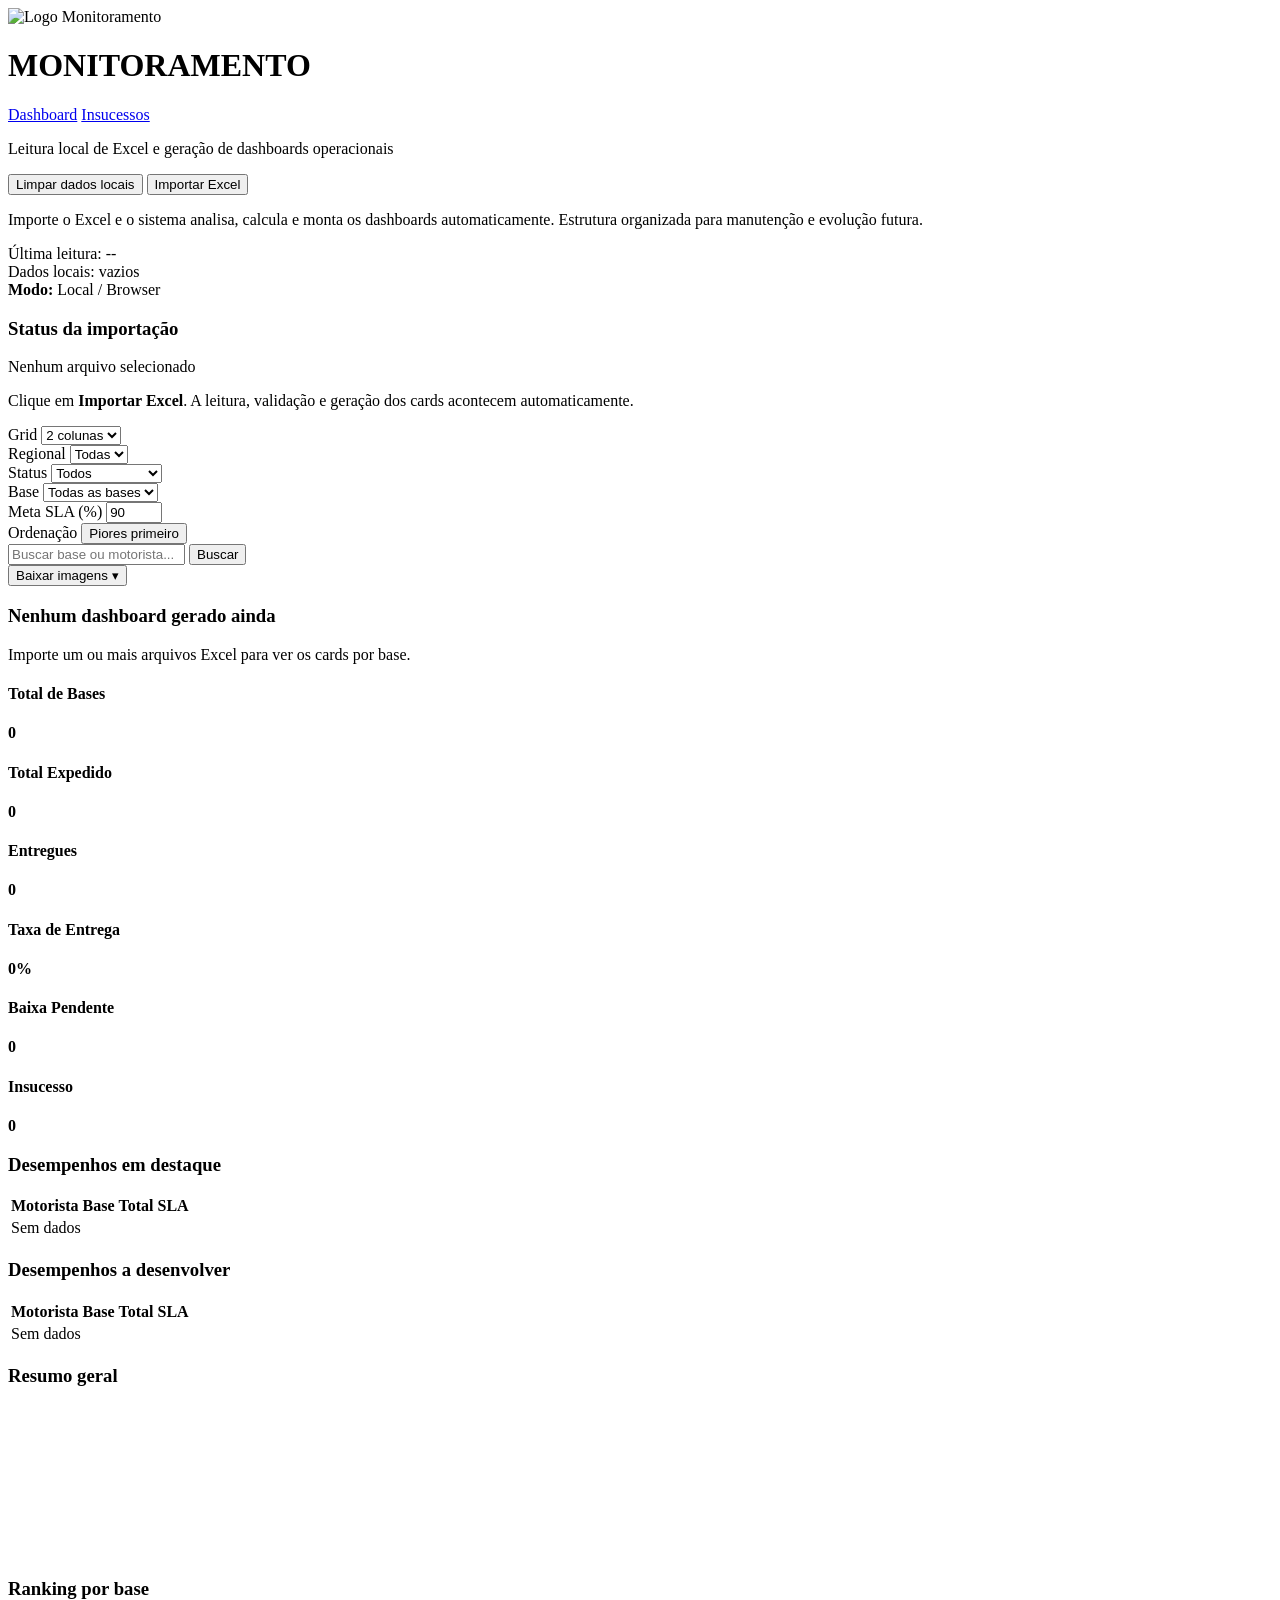
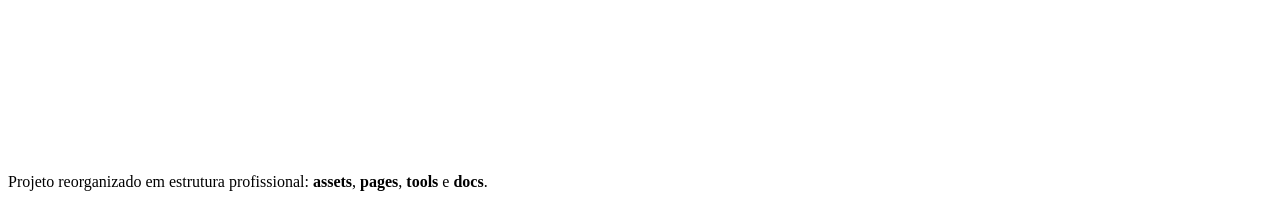
==== index.html @ 04ca4f96 "Update index.html" ====
<!DOCTYPE html>
<html lang="pt-BR">
<head>
  <meta charset="UTF-8" />
  <meta name="viewport" content="width=device-width, initial-scale=1.0" />
  <meta name="description" content="Painel operacional local para leitura de Excel e geração de dashboards por base." />
  <title>Monitoramento de Entregas SP</title>
  <link rel="stylesheet" href="./assets/css/style.css" />
  <script defer src="https://cdnjs.cloudflare.com/ajax/libs/xlsx/0.18.5/xlsx.full.min.js"></script>
  <script defer src="https://cdnjs.cloudflare.com/ajax/libs/html2canvas/1.4.1/html2canvas.min.js"></script>
  <script defer src="https://cdn.jsdelivr.net/npm/chart.js"></script>
  <script defer src="./assets/js/core/config.js"></script>
  <script defer src="./assets/js/core/runtime.js"></script>
  <script defer src="./assets/js/core/utils.js"></script>
  <script defer src="./assets/js/modules/excel.js"></script>
  <script defer src="./assets/js/modules/metrics.js"></script>
  <script defer src="./assets/js/modules/charts.js"></script>
  <script defer src="./assets/js/modules/dashboard.js"></script>
  <script defer src="./assets/js/core/main.js"></script>
</head>
<body data-page="dashboard">
  <header class="topbar">
    <div class="topbar-left brand-media">
      <img src="./assets/img/logo-monitoramento.png" alt="Logo Monitoramento" class="brand-logo-img" />
      <div>
        <h1 class="page-title">MONITORAMENTO</h1>
        <div class="tabs">
          <a href="./index.html" class="tab-btn active">Dashboard</a>
          <a href="./pages/insucessos.html" class="tab-btn">Insucessos</a>
        </div>
        <p class="page-subtitle">Leitura local de Excel e geração de dashboards operacionais</p>
      </div>
    </div>

    <div class="topbar-right">
      <button id="clearDataBtn" class="btn-secondary btn-danger-soft" type="button">Limpar dados locais</button>
      <button id="importBtn" class="btn-primary" type="button">Importar Excel</button>
      <input type="file" id="excelFiles" accept=".xlsx,.xls" multiple hidden />
    </div>
  </header>

  <main class="container">
    <section class="hero-bar">
      <div>
       
        <p>Importe o Excel e o sistema analisa, calcula e monta os dashboards automaticamente. Estrutura organizada para manutenção e evolução futura.</p>
      </div>

      <div class="hero-meta">
        <div class="hero-tag" id="lastUpdateText">Última leitura: --</div>
        <div class="hero-tag" id="storageStatus">Dados locais: vazios</div>
        <div class="hero-tag"><strong>Modo:</strong>&nbsp;Local / Browser</div>
      </div>
    </section>

    <section class="card import-status-card">
      <div class="section-header">
        <h3>Status da importação</h3>
        <span class="badge badge-neutral" id="importPreviewBadge">Nenhum arquivo selecionado</span>
      </div>

      <p class="text-soft">Clique em <strong>Importar Excel</strong>. A leitura, validação e geração dos cards acontecem automaticamente.</p>
      <div id="appMessage" class="message-box" aria-live="polite"></div>
    </section>

    <section class="card control-bar offline-controls">
      <div class="control-left">
        <div class="field-inline">
          <label for="gridSelector">Grid</label>
          <select id="gridSelector">
            <option value="1">1 coluna</option>
            <option value="2" selected>2 colunas</option>
            <option value="3">3 colunas</option>
            <option value="4">4 colunas</option>
          </select>
        </div>

        <div class="field-inline">
          <label for="regionalFilter">Regional</label>
          <select id="regionalFilter"><option value="all">Todas</option></select>
        </div>

        <div class="field-inline">
          <label for="statusFilter">Status</label>
          <select id="statusFilter">
            <option value="all">Todos</option>
            <option value="critical">Críticas</option>
            <option value="healthy">Acima da meta</option>
          </select>
        </div>

        <div class="field-inline">
          <label for="baseFilter">Base</label>
          <select id="baseFilter"><option value="all">Todas as bases</option></select>
        </div>

        <div class="field-inline">
          <label for="metaSlaInput">Meta SLA (%)</label>
          <input type="number" id="metaSlaInput" min="0" max="100" step="1" value="90" />
        </div>

        <div class="field-inline">
          <label for="btnSort">Ordenação</label>
          <button id="btnSort" class="btn-secondary" type="button">Piores primeiro</button>
        </div>
      </div>

      <div class="control-center">
        <input type="text" id="searchInput" placeholder="Buscar base ou motorista..." />
        <button class="search-btn" id="searchBtn" type="button">Buscar</button>
      </div>

      <div class="control-right control-right-wrap">
        <div class="download-panel">
          <button class="btn-secondary" id="downloadToggle" type="button">Baixar imagens ▾</button>
          <div class="download-list" id="downloadList" hidden>
            <label><input type="checkbox" id="selectAllDownloads" /> Selecionar todos</label>
            <div id="downloadItems" class="download-items"></div>
            <button class="btn-secondary full" id="downloadSelected" type="button">Baixar selecionados</button>
          </div>
        </div>
      </div>
    </section>

    <section id="dashboardsEmpty" class="empty-state">
      <h3>Nenhum dashboard gerado ainda</h3>
      <p>Importe um ou mais arquivos Excel para ver os cards por base.</p>
    </section>

    <section id="dashboardsContent" class="dashboards-list"></section>

    <section class="general-bottom">
      <section class="summary-grid">
        <article class="card summary-card"><h4>Total de Bases</h4><strong id="summaryBases">0</strong></article>
        <article class="card summary-card"><h4>Total Expedido</h4><strong id="summaryTotal">0</strong></article>
        <article class="card summary-card"><h4>Entregues</h4><strong id="summaryDelivered">0</strong></article>
        <article class="card summary-card"><h4>Taxa de Entrega</h4><strong id="summaryRate">0%</strong></article>
        <article class="card summary-card"><h4>Baixa Pendente</h4><strong id="summaryPending">0</strong></article>
        <article class="card summary-card"><h4>Insucesso</h4><strong id="summaryFailure">0</strong></article>
      </section>

      <section class="overview-grid">
        <article class="card">
          <div class="section-header"><h3>Desempenhos em destaque</h3></div>
          <div class="table-scroll"><table><thead><tr><th>Motorista</th><th>Base</th><th class="t-right">Total</th><th class="t-right">SLA</th></tr></thead><tbody id="topDriversTable"><tr><td colspan="4" class="text-soft">Sem dados</td></tr></tbody></table></div>
        </article>

        <article class="card">
          <div class="section-header"><h3>Desempenhos a desenvolver</h3></div>
          <div class="table-scroll"><table><thead><tr><th>Motorista</th><th>Base</th><th class="t-right">Total</th><th class="t-right">SLA</th></tr></thead><tbody id="worstDriversTable"><tr><td colspan="4" class="text-soft">Sem dados</td></tr></tbody></table></div>
        </article>
      </section>

      <section class="overview-grid charts-overview">
        <article class="card chart-card">
          <div class="section-header"><h3>Resumo geral</h3></div>
          <div class="canvas-wrap"><canvas id="globalChart"></canvas></div>
        </article>

        <article class="card chart-card">
          <div class="section-header"><h3>Ranking por base</h3></div>
          <div class="canvas-wrap"><canvas id="basesChart"></canvas></div>
        </article>
      </section>
    </section>
  </main>

  <div class="page-shell-footer">Projeto reorganizado em estrutura profissional: <strong>assets</strong>, <strong>pages</strong>, <strong>tools</strong> e <strong>docs</strong>.</div>
</body>
</html>
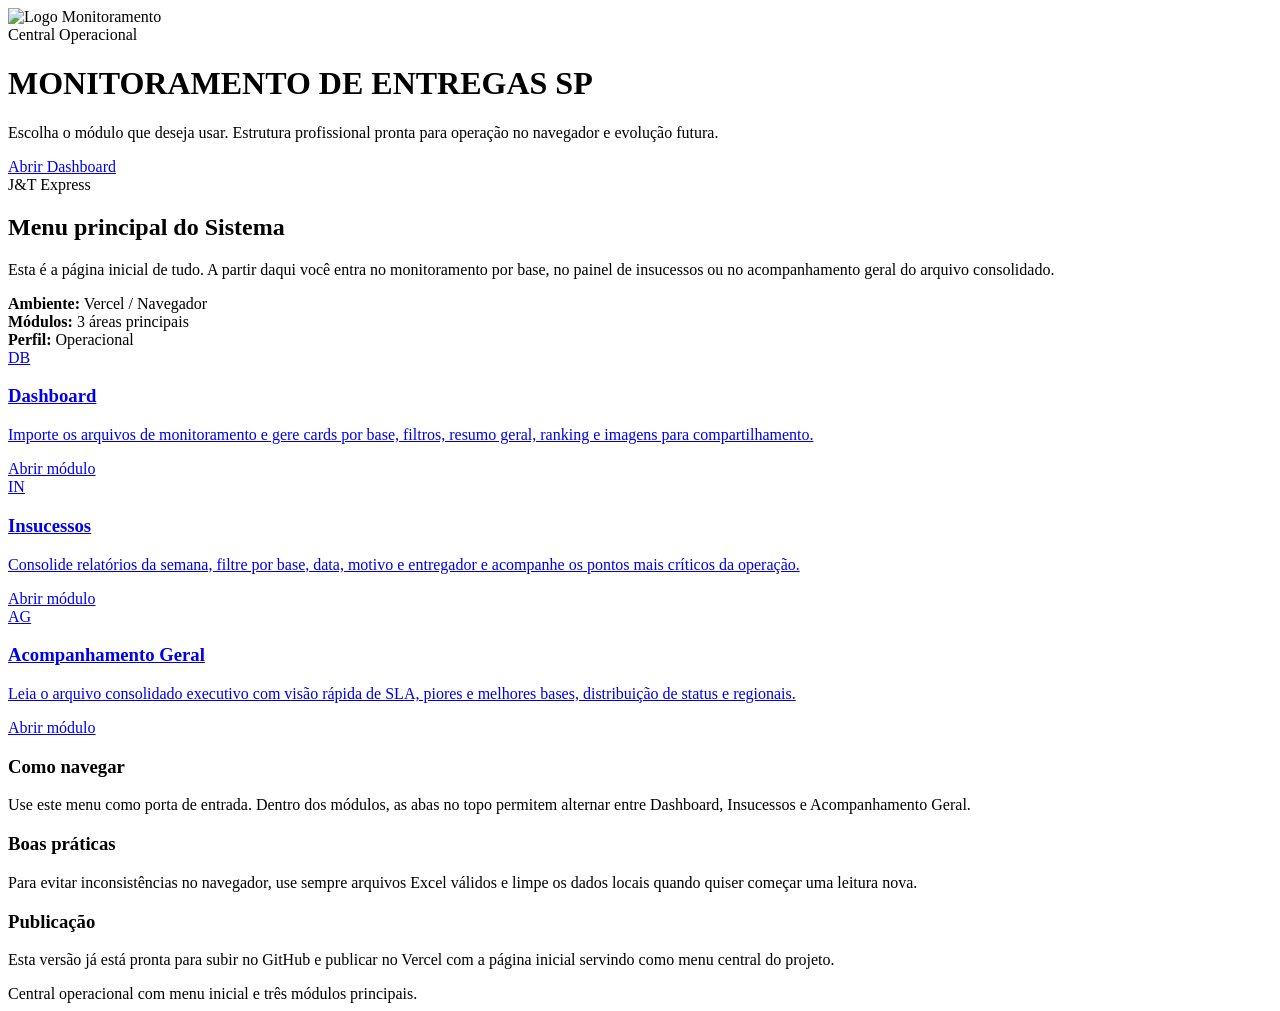
==== commit 6fab4fd3: "Update index.html" ====
--- a/index.html
+++ b/index.html
@@ -3,168 +3,84 @@
 <head>
   <meta charset="UTF-8" />
   <meta name="viewport" content="width=device-width, initial-scale=1.0" />
-  <meta name="description" content="Painel operacional local para leitura de Excel e geração de dashboards por base." />
-  <title>Monitoramento de Entregas SP</title>
+  <meta name="description" content="Central operacional com acesso ao Dashboard, Insucessos e Acompanhamento Geral." />
+  <title>Central Operacional | Monitoramento de Entregas SP</title>
   <link rel="stylesheet" href="./assets/css/style.css" />
-  <script defer src="https://cdnjs.cloudflare.com/ajax/libs/xlsx/0.18.5/xlsx.full.min.js"></script>
-  <script defer src="https://cdnjs.cloudflare.com/ajax/libs/html2canvas/1.4.1/html2canvas.min.js"></script>
-  <script defer src="https://cdn.jsdelivr.net/npm/chart.js"></script>
-  <script defer src="./assets/js/core/config.js"></script>
-  <script defer src="./assets/js/core/runtime.js"></script>
-  <script defer src="./assets/js/core/utils.js"></script>
-  <script defer src="./assets/js/modules/excel.js"></script>
-  <script defer src="./assets/js/modules/metrics.js"></script>
-  <script defer src="./assets/js/modules/charts.js"></script>
-  <script defer src="./assets/js/modules/dashboard.js"></script>
-  <script defer src="./assets/js/core/main.js"></script>
 </head>
-<body data-page="dashboard">
-  <header class="topbar">
+<body class="home-body" data-page="home">
+  <header class="topbar home-topbar">
     <div class="topbar-left brand-media">
       <img src="./assets/img/logo-monitoramento.png" alt="Logo Monitoramento" class="brand-logo-img" />
       <div>
-        <h1 class="page-title">MONITORAMENTO</h1>
-        <div class="tabs">
-          <a href="./index.html" class="tab-btn active">Dashboard</a>
-          <a href="./pages/insucessos.html" class="tab-btn">Insucessos</a>
-        </div>
-        <p class="page-subtitle">Leitura local de Excel e geração de dashboards operacionais</p>
+        <div class="eyebrow">Central Operacional</div>
+        <h1 class="page-title">MONITORAMENTO DE ENTREGAS SP</h1>
+        <p class="page-subtitle">Escolha o módulo que deseja usar. Estrutura profissional pronta para operação no navegador e evolução futura.</p>
       </div>
     </div>
-
     <div class="topbar-right">
-      <button id="clearDataBtn" class="btn-secondary btn-danger-soft" type="button">Limpar dados locais</button>
-      <button id="importBtn" class="btn-primary" type="button">Importar Excel</button>
-      <input type="file" id="excelFiles" accept=".xlsx,.xls" multiple hidden />
+      <a href="./pages/dashboard.html" class="btn-primary">Abrir Dashboard</a>
     </div>
   </header>
 
-  <main class="container">
-    <section class="hero-bar">
+  <main class="container home-container">
+    <section class="home-hero card">
       <div>
-       
-        <p>Importe o Excel e o sistema analisa, calcula e monta os dashboards automaticamente. Estrutura organizada para manutenção e evolução futura.</p>
+        <span class="badge badge-danger">J&T Express</span>
+        <h2>Menu principal do Sistema</h2>
+        <p>Esta é a página inicial de tudo. A partir daqui você entra no monitoramento por base, no painel de insucessos ou no acompanhamento geral do arquivo consolidado.</p>
       </div>
-
       <div class="hero-meta">
-        <div class="hero-tag" id="lastUpdateText">Última leitura: --</div>
-        <div class="hero-tag" id="storageStatus">Dados locais: vazios</div>
-        <div class="hero-tag"><strong>Modo:</strong>&nbsp;Local / Browser</div>
+        <div class="hero-tag"><strong>Ambiente:</strong>&nbsp;Vercel / Navegador</div>
+        <div class="hero-tag"><strong>Módulos:</strong>&nbsp;3 áreas principais</div>
+        <div class="hero-tag"><strong>Perfil:</strong>&nbsp;Operacional</div>
       </div>
     </section>
 
-    <section class="card import-status-card">
-      <div class="section-header">
-        <h3>Status da importação</h3>
-        <span class="badge badge-neutral" id="importPreviewBadge">Nenhum arquivo selecionado</span>
-      </div>
+    <section class="menu-grid" aria-label="Módulos principais">
+      <a class="menu-card menu-card-primary" href="./pages/dashboard.html">
+        <div class="menu-card__icon">DB</div>
+        <div class="menu-card__content">
+          <h3>Dashboard</h3>
+          <p>Importe os arquivos de monitoramento e gere cards por base, filtros, resumo geral, ranking e imagens para compartilhamento.</p>
+        </div>
+        <span class="menu-card__cta">Abrir módulo</span>
+      </a>
 
-      <p class="text-soft">Clique em <strong>Importar Excel</strong>. A leitura, validação e geração dos cards acontecem automaticamente.</p>
-      <div id="appMessage" class="message-box" aria-live="polite"></div>
+      <a class="menu-card menu-card-warning" href="./pages/insucessos.html">
+        <div class="menu-card__icon">IN</div>
+        <div class="menu-card__content">
+          <h3>Insucessos</h3>
+          <p>Consolide relatórios da semana, filtre por base, data, motivo e entregador e acompanhe os pontos mais críticos da operação.</p>
+        </div>
+        <span class="menu-card__cta">Abrir módulo</span>
+      </a>
+
+      <a class="menu-card menu-card-danger" href="./pages/acompanhamento-geral.html">
+        <div class="menu-card__icon">AG</div>
+        <div class="menu-card__content">
+          <h3>Acompanhamento Geral</h3>
+          <p>Leia o arquivo consolidado executivo com visão rápida de SLA, piores e melhores bases, distribuição de status e regionais.</p>
+        </div>
+        <span class="menu-card__cta">Abrir módulo</span>
+      </a>
     </section>
 
-    <section class="card control-bar offline-controls">
-      <div class="control-left">
-        <div class="field-inline">
-          <label for="gridSelector">Grid</label>
-          <select id="gridSelector">
-            <option value="1">1 coluna</option>
-            <option value="2" selected>2 colunas</option>
-            <option value="3">3 colunas</option>
-            <option value="4">4 colunas</option>
-          </select>
-        </div>
-
-        <div class="field-inline">
-          <label for="regionalFilter">Regional</label>
-          <select id="regionalFilter"><option value="all">Todas</option></select>
-        </div>
-
-        <div class="field-inline">
-          <label for="statusFilter">Status</label>
-          <select id="statusFilter">
-            <option value="all">Todos</option>
-            <option value="critical">Críticas</option>
-            <option value="healthy">Acima da meta</option>
-          </select>
-        </div>
-
-        <div class="field-inline">
-          <label for="baseFilter">Base</label>
-          <select id="baseFilter"><option value="all">Todas as bases</option></select>
-        </div>
-
-        <div class="field-inline">
-          <label for="metaSlaInput">Meta SLA (%)</label>
-          <input type="number" id="metaSlaInput" min="0" max="100" step="1" value="90" />
-        </div>
-
-        <div class="field-inline">
-          <label for="btnSort">Ordenação</label>
-          <button id="btnSort" class="btn-secondary" type="button">Piores primeiro</button>
-        </div>
-      </div>
-
-      <div class="control-center">
-        <input type="text" id="searchInput" placeholder="Buscar base ou motorista..." />
-        <button class="search-btn" id="searchBtn" type="button">Buscar</button>
-      </div>
-
-      <div class="control-right control-right-wrap">
-        <div class="download-panel">
-          <button class="btn-secondary" id="downloadToggle" type="button">Baixar imagens ▾</button>
-          <div class="download-list" id="downloadList" hidden>
-            <label><input type="checkbox" id="selectAllDownloads" /> Selecionar todos</label>
-            <div id="downloadItems" class="download-items"></div>
-            <button class="btn-secondary full" id="downloadSelected" type="button">Baixar selecionados</button>
-          </div>
-        </div>
-      </div>
-    </section>
-
-    <section id="dashboardsEmpty" class="empty-state">
-      <h3>Nenhum dashboard gerado ainda</h3>
-      <p>Importe um ou mais arquivos Excel para ver os cards por base.</p>
-    </section>
-
-    <section id="dashboardsContent" class="dashboards-list"></section>
-
-    <section class="general-bottom">
-      <section class="summary-grid">
-        <article class="card summary-card"><h4>Total de Bases</h4><strong id="summaryBases">0</strong></article>
-        <article class="card summary-card"><h4>Total Expedido</h4><strong id="summaryTotal">0</strong></article>
-        <article class="card summary-card"><h4>Entregues</h4><strong id="summaryDelivered">0</strong></article>
-        <article class="card summary-card"><h4>Taxa de Entrega</h4><strong id="summaryRate">0%</strong></article>
-        <article class="card summary-card"><h4>Baixa Pendente</h4><strong id="summaryPending">0</strong></article>
-        <article class="card summary-card"><h4>Insucesso</h4><strong id="summaryFailure">0</strong></article>
-      </section>
-
-      <section class="overview-grid">
-        <article class="card">
-          <div class="section-header"><h3>Desempenhos em destaque</h3></div>
-          <div class="table-scroll"><table><thead><tr><th>Motorista</th><th>Base</th><th class="t-right">Total</th><th class="t-right">SLA</th></tr></thead><tbody id="topDriversTable"><tr><td colspan="4" class="text-soft">Sem dados</td></tr></tbody></table></div>
-        </article>
-
-        <article class="card">
-          <div class="section-header"><h3>Desempenhos a desenvolver</h3></div>
-          <div class="table-scroll"><table><thead><tr><th>Motorista</th><th>Base</th><th class="t-right">Total</th><th class="t-right">SLA</th></tr></thead><tbody id="worstDriversTable"><tr><td colspan="4" class="text-soft">Sem dados</td></tr></tbody></table></div>
-        </article>
-      </section>
-
-      <section class="overview-grid charts-overview">
-        <article class="card chart-card">
-          <div class="section-header"><h3>Resumo geral</h3></div>
-          <div class="canvas-wrap"><canvas id="globalChart"></canvas></div>
-        </article>
-
-        <article class="card chart-card">
-          <div class="section-header"><h3>Ranking por base</h3></div>
-          <div class="canvas-wrap"><canvas id="basesChart"></canvas></div>
-        </article>
-      </section>
+    <section class="home-info-grid">
+      <article class="card">
+        <div class="section-header"><h3>Como navegar</h3></div>
+        <p class="text-soft">Use este menu como porta de entrada. Dentro dos módulos, as abas no topo permitem alternar entre Dashboard, Insucessos e Acompanhamento Geral.</p>
+      </article>
+      <article class="card">
+        <div class="section-header"><h3>Boas práticas</h3></div>
+        <p class="text-soft">Para evitar inconsistências no navegador, use sempre arquivos Excel válidos e limpe os dados locais quando quiser começar uma leitura nova.</p>
+      </article>
+      <article class="card">
+        <div class="section-header"><h3>Publicação</h3></div>
+        <p class="text-soft">Esta versão já está pronta para subir no GitHub e publicar no Vercel com a página inicial servindo como menu central do projeto.</p>
+      </article>
     </section>
   </main>
 
-  <div class="page-shell-footer">Projeto reorganizado em estrutura profissional: <strong>assets</strong>, <strong>pages</strong>, <strong>tools</strong> e <strong>docs</strong>.</div>
+  <div class="page-shell-footer">Central operacional com menu inicial e três módulos principais.</div>
 </body>
 </html>
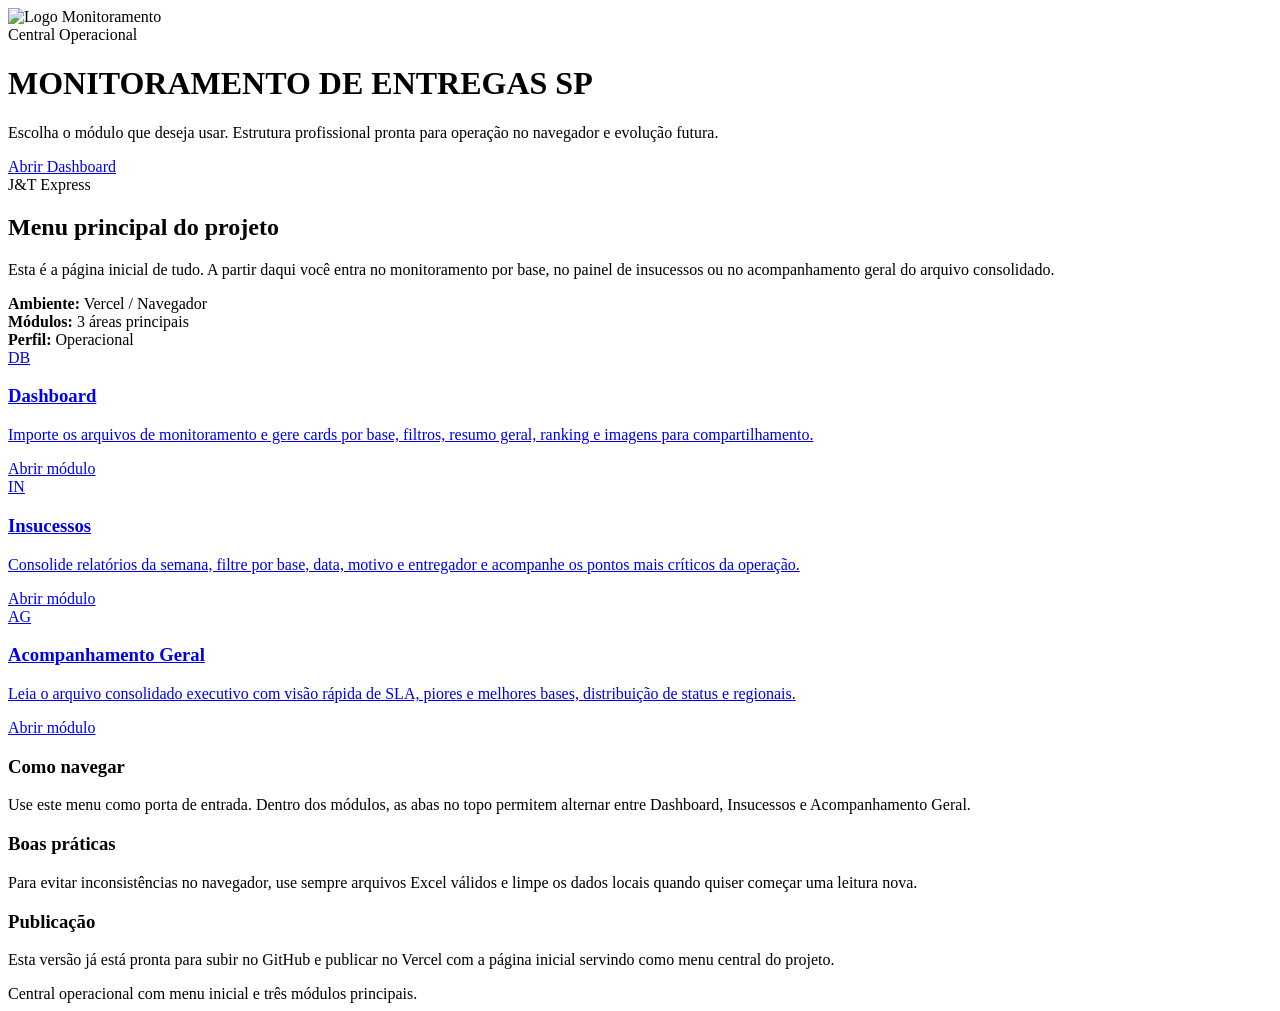
==== commit 817eec7f: "Add files via upload" ====
--- a/index.html
+++ b/index.html
@@ -26,7 +26,7 @@
     <section class="home-hero card">
       <div>
         <span class="badge badge-danger">J&T Express</span>
-        <h2>Menu principal do Sistema</h2>
+        <h2>Menu principal do projeto</h2>
         <p>Esta é a página inicial de tudo. A partir daqui você entra no monitoramento por base, no painel de insucessos ou no acompanhamento geral do arquivo consolidado.</p>
       </div>
       <div class="hero-meta">
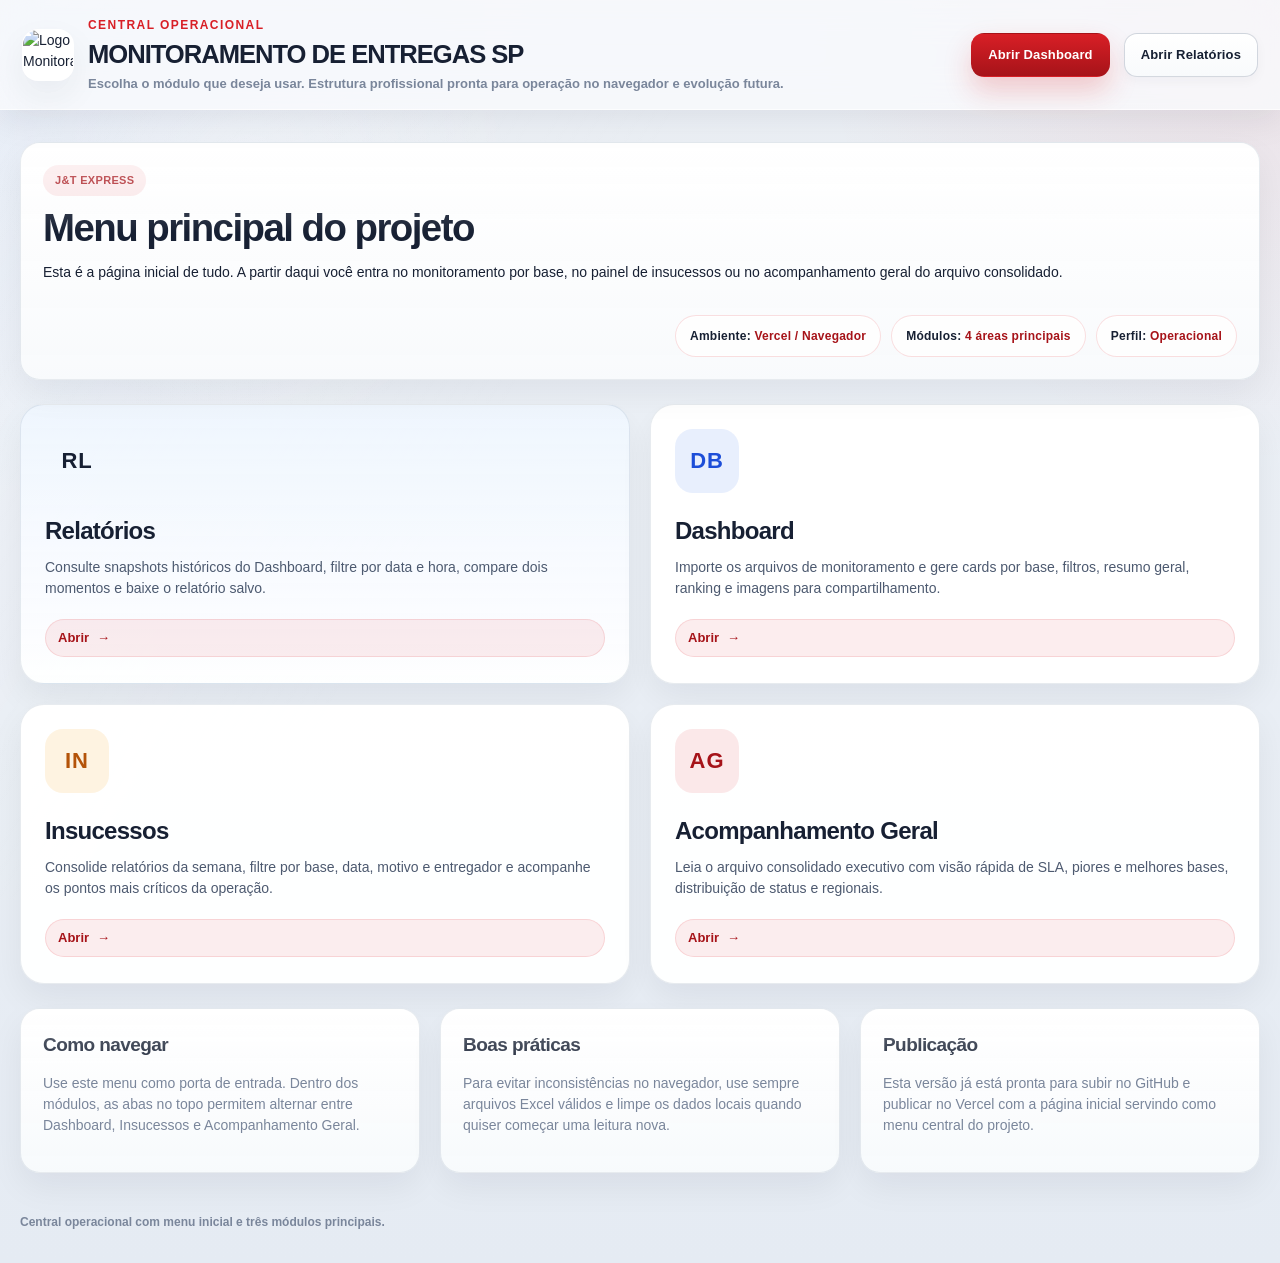
==== commit 0cf696a4: "nova aba Relatórios com snapshots e comparação" ====
--- a/index.html
+++ b/index.html
@@ -19,6 +19,7 @@
     </div>
     <div class="topbar-right">
       <a href="./pages/dashboard.html" class="btn-primary">Abrir Dashboard</a>
+      <a href="./pages/relatorios.html" class="btn-secondary">Abrir Relatórios</a>
     </div>
   </header>
 
@@ -31,19 +32,27 @@
       </div>
       <div class="hero-meta">
         <div class="hero-tag"><strong>Ambiente:</strong>&nbsp;Vercel / Navegador</div>
-        <div class="hero-tag"><strong>Módulos:</strong>&nbsp;3 áreas principais</div>
+        <div class="hero-tag"><strong>Módulos:</strong>&nbsp;4 áreas principais</div>
         <div class="hero-tag"><strong>Perfil:</strong>&nbsp;Operacional</div>
       </div>
     </section>
 
-    <section class="menu-grid" aria-label="Módulos principais">
+    <section class="menu-grid menu-grid-4" aria-label="Módulos principais">
+      <a class="menu-card menu-card-info" href="./pages/relatorios.html">
+        <div class="menu-card__icon">RL</div>
+        <div class="menu-card__content">
+          <h3>Relatórios</h3>
+          <p>Consulte snapshots históricos do Dashboard, filtre por data e hora, compare dois momentos e baixe o relatório salvo.</p>
+        </div>
+        <span class="menu-card__cta">Abrir</span>
+      </a>
       <a class="menu-card menu-card-primary" href="./pages/dashboard.html">
         <div class="menu-card__icon">DB</div>
         <div class="menu-card__content">
           <h3>Dashboard</h3>
           <p>Importe os arquivos de monitoramento e gere cards por base, filtros, resumo geral, ranking e imagens para compartilhamento.</p>
         </div>
-        <span class="menu-card__cta">Abrir módulo</span>
+        <span class="menu-card__cta">Abrir</span>
       </a>
 
       <a class="menu-card menu-card-warning" href="./pages/insucessos.html">
@@ -52,7 +61,7 @@
           <h3>Insucessos</h3>
           <p>Consolide relatórios da semana, filtre por base, data, motivo e entregador e acompanhe os pontos mais críticos da operação.</p>
         </div>
-        <span class="menu-card__cta">Abrir módulo</span>
+        <span class="menu-card__cta">Abrir</span>
       </a>
 
       <a class="menu-card menu-card-danger" href="./pages/acompanhamento-geral.html">
@@ -61,7 +70,7 @@
           <h3>Acompanhamento Geral</h3>
           <p>Leia o arquivo consolidado executivo com visão rápida de SLA, piores e melhores bases, distribuição de status e regionais.</p>
         </div>
-        <span class="menu-card__cta">Abrir módulo</span>
+        <span class="menu-card__cta">Abrir</span>
       </a>
     </section>
 
--- a/assets/css/style.css
+++ b/assets/css/style.css
@@ -0,0 +1,2377 @@
+:root {
+  color-scheme: light;
+
+  --bg-app: #eef2f7;
+  --bg-app-deep: #e5ebf3;
+  --bg-surface: rgba(255, 255, 255, 0.96);
+  --bg-surface-strong: #ffffff;
+  --bg-soft: #f6f8fb;
+  --bg-soft-alt: #edf2f7;
+  --bg-hover: #fff5f5;
+
+  --red: #d81f26;
+  --red-dark: #a61319;
+  --red-soft: #fff3f4;
+  --red-line: rgba(216, 31, 38, 0.18);
+
+  --green: #16a34a;
+  --green-dark: #166534;
+  --green-soft: #eefbf3;
+
+  --yellow: #f59e0b;
+  --yellow-dark: #b45309;
+  --yellow-soft: #fff8e8;
+
+  --blue: #2563eb;
+  --blue-dark: #1d4ed8;
+  --blue-soft: #eff6ff;
+
+  --text: #172033;
+  --text-soft: #4d5a70;
+  --text-muted: #7a869b;
+  --text-strong: #273244;
+
+  --border: rgba(148, 163, 184, 0.22);
+  --border-strong: rgba(100, 116, 139, 0.28);
+  --border-soft: rgba(148, 163, 184, 0.16);
+  --border-table: rgba(226, 232, 240, 0.9);
+
+  --ok: #16a34a;
+  --warn: #d97706;
+  --bad: #dc2626;
+
+  --shadow-xs: 0 4px 12px rgba(15, 23, 42, 0.04);
+  --shadow-sm: 0 14px 34px rgba(15, 23, 42, 0.06);
+  --shadow-md: 0 24px 48px rgba(15, 23, 42, 0.10);
+  --shadow-lg: 0 34px 72px rgba(15, 23, 42, 0.14);
+
+  --radius-xs: 10px;
+  --radius-sm: 14px;
+  --radius: 20px;
+  --radius-lg: 28px;
+
+  --space: 8px;
+
+  --font-body: "Segoe UI Variable Text", "Aptos", "Segoe UI", sans-serif;
+  --font-display: "Bahnschrift SemiBold", "Segoe UI Variable Display", "Segoe UI", sans-serif;
+}
+
+*,
+*::before,
+*::after {
+  box-sizing: border-box;
+}
+
+html,
+body {
+  margin: 0;
+  padding: 0;
+  min-height: 100%;
+}
+
+html {
+  scroll-behavior: smooth;
+}
+
+body {
+  position: relative;
+  font-family: var(--font-body);
+  color: var(--text);
+  font-size: 14px;
+  line-height: 1.5;
+  text-rendering: optimizeLegibility;
+  -webkit-font-smoothing: antialiased;
+  background:
+    radial-gradient(circle at top left, rgba(37, 99, 235, 0.06), transparent 28%),
+    radial-gradient(circle at top right, rgba(216, 31, 38, 0.08), transparent 26%),
+    linear-gradient(180deg, var(--bg-app) 0%, var(--bg-app-deep) 100%);
+}
+
+body::before {
+  content: "";
+  position: fixed;
+  inset: 0;
+  pointer-events: none;
+  background:
+    linear-gradient(120deg, rgba(255, 255, 255, 0.22), transparent 42%),
+    radial-gradient(circle at 20% 20%, rgba(255, 255, 255, 0.35), transparent 20%);
+  opacity: 0.9;
+}
+
+::selection {
+  background: rgba(216, 31, 38, 0.16);
+  color: var(--text);
+}
+
+img,
+canvas {
+  display: block;
+  max-width: 100%;
+}
+
+a {
+  color: inherit;
+}
+
+button,
+input,
+select {
+  font: inherit;
+}
+
+button {
+  -webkit-tap-highlight-color: transparent;
+}
+
+input[type="checkbox"] {
+  accent-color: var(--red);
+}
+
+[hidden] {
+  display: none !important;
+}
+
+.container {
+  position: relative;
+  z-index: 1;
+  max-width: 1560px;
+  margin: 0 auto;
+  padding: 24px 20px 40px;
+}
+
+.topbar {
+  position: sticky;
+  top: 0;
+  z-index: 50;
+  display: flex;
+  align-items: center;
+  justify-content: space-between;
+  gap: 20px;
+  padding: 16px 22px;
+  border-bottom: 1px solid rgba(255, 255, 255, 0.7);
+  background: rgba(248, 250, 252, 0.84);
+  backdrop-filter: blur(18px) saturate(150%);
+  box-shadow: 0 10px 32px rgba(15, 23, 42, 0.08);
+}
+
+.topbar-left,
+.topbar-right {
+  display: flex;
+  align-items: center;
+  gap: 14px;
+}
+
+.topbar-right {
+  flex-wrap: wrap;
+  justify-content: flex-end;
+}
+
+.brand-mark {
+  position: relative;
+  isolation: isolate;
+  width: 48px;
+  height: 48px;
+  border-radius: 16px;
+  background: linear-gradient(145deg, #ef4444 0%, var(--red) 58%, var(--red-dark) 100%);
+  box-shadow:
+    inset 0 1px 0 rgba(255, 255, 255, 0.38),
+    0 14px 28px rgba(216, 31, 38, 0.20);
+}
+
+.brand-mark.small {
+  width: 40px;
+  height: 40px;
+  border-radius: 13px;
+}
+
+.brand-mark::before {
+  content: "";
+  position: absolute;
+  inset: 7px;
+  border-radius: inherit;
+  background: linear-gradient(180deg, rgba(255, 255, 255, 0.34), rgba(255, 255, 255, 0.02));
+}
+
+.brand-mark::after {
+  content: "";
+  position: absolute;
+  top: 8px;
+  bottom: 8px;
+  left: 50%;
+  width: 2px;
+  transform: translateX(-50%);
+  border-radius: 999px;
+  background: rgba(255, 255, 255, 0.9);
+  box-shadow:
+    -8px 0 0 rgba(255, 255, 255, 0.32),
+    8px 0 0 rgba(255, 255, 255, 0.32);
+}
+
+.page-title {
+  margin: 0;
+  font-family: var(--font-display);
+  font-size: clamp(24px, 2vw, 30px);
+  line-height: 1;
+  font-weight: 900;
+  letter-spacing: -0.04em;
+}
+
+.page-subtitle {
+  margin: 6px 0 0;
+  color: var(--text-muted);
+  font-size: 13px;
+  font-weight: 600;
+}
+
+.tabs {
+  display: flex;
+  flex-wrap: wrap;
+  gap: 10px;
+  margin-top: 12px;
+}
+
+.tab-btn {
+  display: inline-flex;
+  align-items: center;
+  justify-content: center;
+  min-height: 38px;
+  padding: 8px 14px;
+  border: 1px solid var(--border);
+  border-radius: 999px;
+  background: rgba(255, 255, 255, 0.76);
+  box-shadow: var(--shadow-xs);
+  color: var(--text-soft);
+  cursor: pointer;
+  font-size: 12px;
+  font-weight: 900;
+  letter-spacing: 0.02em;
+  text-decoration: none;
+  text-transform: uppercase;
+  transition:
+    transform 0.18s ease,
+    border-color 0.18s ease,
+    box-shadow 0.18s ease,
+    background 0.18s ease,
+    color 0.18s ease;
+}
+
+.tab-btn:hover {
+  transform: translateY(-1px);
+  border-color: rgba(216, 31, 38, 0.2);
+  background: var(--red-soft);
+  color: var(--red-dark);
+}
+
+.tab-btn.active {
+  border-color: rgba(216, 31, 38, 0.18);
+  background: linear-gradient(180deg, var(--red) 0%, var(--red-dark) 100%);
+  box-shadow: 0 12px 24px rgba(216, 31, 38, 0.20);
+  color: #ffffff;
+}
+
+.card {
+  position: relative;
+  overflow: hidden;
+  background: linear-gradient(180deg, rgba(255, 255, 255, 0.98) 0%, rgba(248, 250, 252, 0.96) 100%);
+  border: 1px solid var(--border);
+  border-radius: var(--radius);
+  padding: 22px;
+  box-shadow: var(--shadow-sm);
+}
+
+.card::before {
+  content: "";
+  position: absolute;
+  inset: 0;
+  pointer-events: none;
+  background: linear-gradient(180deg, rgba(255, 255, 255, 0.46), transparent 38%);
+}
+
+.hero-bar {
+  position: relative;
+  display: flex;
+  align-items: center;
+  justify-content: space-between;
+  gap: 20px;
+  margin-bottom: 22px;
+  padding: 28px;
+  border: 1px solid rgba(216, 31, 38, 0.14);
+  border-radius: var(--radius-lg);
+  background:
+    radial-gradient(circle at top right, rgba(216, 31, 38, 0.10), transparent 28%),
+    linear-gradient(135deg, rgba(255, 255, 255, 0.98) 0%, rgba(255, 247, 247, 0.96) 48%, rgba(248, 250, 252, 0.96) 100%);
+  box-shadow: var(--shadow-md);
+}
+
+.hero-bar::after {
+  content: "";
+  position: absolute;
+  inset: auto 28px 0;
+  height: 1px;
+  background: linear-gradient(90deg, transparent 0%, rgba(216, 31, 38, 0.16) 30%, rgba(37, 99, 235, 0.16) 70%, transparent 100%);
+}
+
+.hero-bar h2 {
+  margin: 0;
+  font-family: var(--font-display);
+  font-size: clamp(28px, 2.6vw, 38px);
+  line-height: 0.98;
+  letter-spacing: -0.05em;
+}
+
+.hero-bar p {
+  max-width: 720px;
+  margin: 8px 0 0;
+  color: var(--text-soft);
+  font-size: 15px;
+}
+
+.hero-meta {
+  display: flex;
+  flex-wrap: wrap;
+  justify-content: flex-end;
+  gap: 10px;
+}
+
+.hero-tag {
+  display: inline-flex;
+  align-items: center;
+  min-height: 42px;
+  padding: 10px 14px;
+  border-radius: 999px;
+  border: 1px solid rgba(216, 31, 38, 0.14);
+  background: rgba(255, 255, 255, 0.82);
+  box-shadow: inset 0 1px 0 rgba(255, 255, 255, 0.8);
+  color: var(--red-dark);
+  font-size: 12px;
+  font-weight: 900;
+  letter-spacing: 0.02em;
+}
+
+.section-header {
+  display: flex;
+  align-items: center;
+  justify-content: space-between;
+  gap: 12px;
+  margin-bottom: 14px;
+}
+
+.section-header h3 {
+  margin: 0;
+  font-family: var(--font-display);
+  font-size: 19px;
+  font-weight: 900;
+  letter-spacing: -0.03em;
+}
+
+.text-soft {
+  color: var(--text-muted);
+}
+
+input,
+select {
+  min-height: 46px;
+  width: 100%;
+  padding: 11px 14px;
+  border: 1px solid var(--border-strong);
+  border-radius: var(--radius-sm);
+  background: linear-gradient(180deg, #ffffff 0%, #fbfcfe 100%);
+  box-shadow: inset 0 1px 0 rgba(255, 255, 255, 0.78);
+  color: var(--text);
+  outline: none;
+  transition:
+    border-color 0.18s ease,
+    box-shadow 0.18s ease,
+    background 0.18s ease,
+    transform 0.18s ease;
+}
+
+input::placeholder {
+  color: #97a2b3;
+}
+
+input:hover,
+select:hover {
+  border-color: rgba(216, 31, 38, 0.18);
+}
+
+input:focus,
+select:focus,
+input:focus-visible,
+select:focus-visible {
+  border-color: rgba(216, 31, 38, 0.42);
+  box-shadow:
+    0 0 0 4px rgba(216, 31, 38, 0.08),
+    0 10px 24px rgba(216, 31, 38, 0.10);
+  background: #ffffff;
+}
+
+.btn-primary,
+.btn-secondary,
+.search-btn {
+  display: inline-flex;
+  align-items: center;
+  justify-content: center;
+  min-height: 44px;
+  padding: 10px 16px;
+  border-radius: 13px;
+  cursor: pointer;
+  font-size: 13px;
+  font-weight: 900;
+  letter-spacing: 0.01em;
+  text-decoration: none;
+  white-space: nowrap;
+  transition:
+    transform 0.18s ease,
+    box-shadow 0.18s ease,
+    border-color 0.18s ease,
+    background 0.18s ease,
+    color 0.18s ease,
+    filter 0.18s ease;
+}
+
+.btn-primary {
+  border: 1px solid transparent;
+  color: #ffffff;
+  background: linear-gradient(180deg, var(--red) 0%, var(--red-dark) 100%);
+  box-shadow: 0 14px 28px rgba(216, 31, 38, 0.22);
+}
+
+.btn-primary:hover {
+  transform: translateY(-1px);
+  filter: brightness(1.03);
+  box-shadow: 0 18px 34px rgba(216, 31, 38, 0.24);
+}
+
+.btn-secondary,
+.search-btn {
+  border: 1px solid var(--border-strong);
+  background: linear-gradient(180deg, #ffffff 0%, #f8fafc 100%);
+  box-shadow: var(--shadow-xs);
+  color: var(--text);
+}
+
+.btn-secondary:hover,
+.search-btn:hover {
+  transform: translateY(-1px);
+  border-color: rgba(216, 31, 38, 0.2);
+  background: linear-gradient(180deg, #fff8f8 0%, #fff1f2 100%);
+  color: var(--red-dark);
+  box-shadow: 0 14px 26px rgba(216, 31, 38, 0.10);
+}
+
+.btn-primary:active,
+.btn-secondary:active,
+.search-btn:active {
+  transform: translateY(0);
+}
+
+.btn-primary:focus-visible,
+.btn-secondary:focus-visible,
+.search-btn:focus-visible {
+  outline: none;
+  box-shadow:
+    0 0 0 4px rgba(216, 31, 38, 0.10),
+    0 14px 26px rgba(15, 23, 42, 0.10);
+}
+
+.btn-primary:disabled,
+.btn-secondary:disabled,
+.search-btn:disabled {
+  cursor: not-allowed;
+  opacity: 0.55;
+  transform: none;
+  box-shadow: none;
+}
+
+.search-btn {
+  min-width: 108px;
+  margin-left: -1px;
+  border-radius: 0 var(--radius-sm) var(--radius-sm) 0;
+}
+
+#searchInput {
+  min-width: 300px;
+  border-radius: var(--radius-sm) 0 0 var(--radius-sm);
+}
+
+.import-status-card {
+  margin-bottom: 20px;
+}
+
+.message-box {
+  display: flex;
+  align-items: center;
+  min-height: 50px;
+  margin-top: 16px;
+  padding: 12px 14px;
+  border-radius: 14px;
+  border: 1px solid transparent;
+  background: transparent;
+  font-size: 13px;
+  font-weight: 800;
+  line-height: 1.4;
+}
+
+.message-box:empty {
+  display: none;
+}
+
+.message-box.is-info {
+  color: var(--blue-dark);
+  background: rgba(37, 99, 235, 0.08);
+  border-color: rgba(37, 99, 235, 0.14);
+}
+
+.message-box.is-success {
+  color: var(--green-dark);
+  background: rgba(22, 163, 74, 0.08);
+  border-color: rgba(22, 163, 74, 0.14);
+}
+
+.message-box.is-warning {
+  color: var(--yellow-dark);
+  background: rgba(245, 158, 11, 0.10);
+  border-color: rgba(245, 158, 11, 0.18);
+}
+
+.message-box.is-error {
+  color: #b91c1c;
+  background: rgba(239, 68, 68, 0.08);
+  border-color: rgba(239, 68, 68, 0.16);
+}
+
+.badge {
+  display: inline-flex;
+  align-items: center;
+  gap: 8px;
+  min-height: 30px;
+  border-radius: 999px;
+  padding: 7px 12px;
+  font-size: 11px;
+  font-weight: 900;
+  letter-spacing: 0.03em;
+  text-transform: uppercase;
+}
+
+.badge-neutral {
+  color: var(--text-soft);
+  background: rgba(248, 250, 252, 0.92);
+  border: 1px solid var(--border);
+}
+
+.control-bar {
+  display: flex;
+  align-items: flex-start;
+  justify-content: space-between;
+  gap: 18px;
+  margin-bottom: 22px;
+  padding: 18px;
+}
+
+.offline-controls {
+  border-color: rgba(216, 31, 38, 0.12);
+  background:
+    linear-gradient(180deg, rgba(255, 255, 255, 0.98) 0%, rgba(247, 249, 252, 0.96) 100%);
+}
+
+.control-left,
+.control-center,
+.control-right {
+  display: flex;
+  align-items: flex-end;
+  gap: 12px;
+}
+
+.control-left {
+  flex-wrap: wrap;
+  flex: 1 1 auto;
+}
+
+.control-center {
+  flex: 0 1 460px;
+  justify-content: center;
+}
+
+.control-right {
+  flex: 0 1 auto;
+  justify-content: flex-end;
+  flex-wrap: wrap;
+}
+
+.control-right-wrap {
+  align-items: flex-start;
+}
+
+.field-inline {
+  display: flex;
+  flex-direction: column;
+  align-items: stretch;
+  gap: 7px;
+  min-width: 126px;
+}
+
+.field-inline label {
+  white-space: nowrap;
+  color: var(--text-soft);
+  font-size: 11px;
+  font-weight: 900;
+  letter-spacing: 0.06em;
+  text-transform: uppercase;
+}
+
+.field-inline button,
+.field-inline select,
+.field-inline input {
+  width: 100%;
+}
+
+.download-panel {
+  position: relative;
+  display: flex;
+  flex-direction: column;
+  gap: 8px;
+}
+
+.download-list {
+  position: absolute;
+  top: calc(100% + 10px);
+  right: 0;
+  z-index: 15;
+  min-width: 280px;
+  padding: 14px;
+  border: 1px solid var(--border);
+  border-radius: 18px;
+  background: rgba(255, 255, 255, 0.98);
+  backdrop-filter: blur(14px);
+  box-shadow: var(--shadow-md);
+}
+
+.download-list > label {
+  display: flex;
+  align-items: center;
+  gap: 10px;
+  color: var(--text-soft);
+  font-size: 12px;
+  font-weight: 800;
+}
+
+.download-items {
+  max-height: 220px;
+  overflow: auto;
+  margin: 12px 0;
+  padding-right: 4px;
+}
+
+.download-items label {
+  display: flex;
+  align-items: center;
+  gap: 10px;
+  padding: 9px 8px;
+  border-radius: 12px;
+  color: var(--text);
+  font-size: 13px;
+  font-weight: 700;
+  transition: background 0.16s ease;
+}
+
+.download-items label:hover {
+  background: var(--bg-soft);
+}
+
+.empty-state {
+  display: grid;
+  place-items: center;
+  text-align: center;
+  padding: 56px 24px;
+  margin-bottom: 24px;
+  border: 1px dashed rgba(100, 116, 139, 0.32);
+  border-radius: var(--radius-lg);
+  background:
+    radial-gradient(circle at top, rgba(216, 31, 38, 0.06), transparent 22%),
+    linear-gradient(180deg, rgba(255, 255, 255, 0.98) 0%, rgba(249, 250, 251, 0.96) 100%);
+  color: var(--text-muted);
+}
+
+.empty-state h3 {
+  margin: 0 0 10px;
+  font-family: var(--font-display);
+  color: var(--text);
+  font-size: 24px;
+  letter-spacing: -0.03em;
+}
+
+.empty-state p {
+  max-width: 620px;
+  margin: 0;
+  font-size: 14px;
+}
+
+.dashboards-list {
+  display: grid;
+  grid-template-columns: repeat(1, minmax(0, 1fr));
+  gap: 26px;
+  align-items: start;
+}
+
+.capture-container {
+  position: relative;
+  width: 100%;
+  max-width: 840px;
+  margin: 0 auto;
+  border: 1px solid var(--border);
+  border-radius: 24px;
+  background: #ffffff;
+  box-shadow: var(--shadow-sm);
+  overflow: hidden;
+  transition:
+    transform 0.2s ease,
+    box-shadow 0.2s ease,
+    border-color 0.2s ease;
+}
+
+.capture-container::before {
+  content: "";
+  position: absolute;
+  inset: 0 0 auto;
+  height: 4px;
+  background: linear-gradient(
+    90deg,
+    rgba(37, 99, 235, 0.22) 0%,
+    rgba(22, 163, 74, 0.22) 40%,
+    rgba(216, 31, 38, 0.22) 100%
+  );
+}
+
+.capture-container:hover {
+  transform: translateY(-1px);
+  box-shadow: var(--shadow-md);
+}
+
+.capture-container.critical {
+  border-color: rgba(239, 68, 68, 0.20);
+  box-shadow: 0 18px 36px rgba(239, 68, 68, 0.06);
+}
+
+.capture-container.critical::before {
+  background: linear-gradient(90deg, rgba(248, 113, 113, 0.85) 0%, rgba(220, 38, 38, 0.82) 100%);
+}
+
+.capture-body {
+  padding: 20px 20px 18px;
+  background: #ffffff;
+}
+
+.capture-header {
+  display: flex;
+  justify-content: space-between;
+  align-items: flex-end;
+  gap: 12px;
+  margin-bottom: 18px;
+  padding-bottom: 15px;
+  border-bottom: 1px solid rgba(148, 163, 184, 0.18);
+}
+
+.capture-header-top {
+  display: grid;
+  grid-template-columns: minmax(0, 1fr) 150px auto;
+  align-items: center;
+  gap: 18px;
+}
+
+.header-left {
+  min-width: 0;
+}
+
+.header-center-logo {
+  display: flex;
+  align-items: center;
+  justify-content: center;
+}
+
+.header-logo-image {
+  width: 100%;
+  max-width: 140px;
+  height: auto;
+  object-fit: contain;
+  filter: none;
+}
+
+.header-right {
+  display: flex;
+  flex-direction: column;
+  align-items: flex-end;
+  justify-content: center;
+  gap: 10px;
+  min-width: 220px;
+}
+
+.base-name-label {
+  font-size: 10px;
+  font-weight: 900;
+  letter-spacing: 0.12em;
+  text-transform: uppercase;
+  color: var(--text-muted);
+}
+
+.base-name-value {
+  margin: 6px 0 4px;
+  font-family: var(--font-display);
+  font-size: clamp(24px, 2vw, 30px);
+  line-height: 1.02;
+  font-weight: 900;
+  letter-spacing: -0.05em;
+  word-break: break-word;
+  color: var(--text-strong);
+}
+
+.base-meta {
+  text-align: right;
+}
+
+.report-date {
+  margin: 0;
+  color: var(--text-muted);
+  font-size: 12px;
+  font-weight: 700;
+  text-align: right;
+  line-height: 1.35;
+}
+
+.eficacia-pill,
+.status-ok,
+.status-warn,
+.status-bad {
+  display: inline-flex;
+  align-items: center;
+  justify-content: center;
+  min-width: 104px;
+  padding: 8px 13px;
+  border-radius: 999px;
+  border: 1px solid transparent;
+  font-size: 12px;
+  font-weight: 900;
+  letter-spacing: 0.03em;
+  text-transform: uppercase;
+}
+
+.header-right .eficacia-pill,
+.header-right .status-ok,
+.header-right .status-warn,
+.header-right .status-bad {
+  align-self: flex-end;
+}
+
+.eficacia-pill {
+  background: #ffffff;
+  color: var(--text-soft);
+  border-color: var(--border);
+}
+
+.status-ok {
+  background: rgba(22, 163, 74, 0.10);
+  color: var(--ok);
+  border-color: rgba(22, 163, 74, 0.18);
+}
+
+.status-warn {
+  background: rgba(245, 158, 11, 0.12);
+  color: var(--warn);
+  border-color: rgba(245, 158, 11, 0.20);
+}
+
+.status-bad {
+  background: rgba(239, 68, 68, 0.12);
+  color: var(--bad);
+  border-color: rgba(239, 68, 68, 0.20);
+}
+
+.kpi-grid {
+  display: grid;
+  grid-template-columns: repeat(4, minmax(0, 1fr));
+  gap: 12px;
+  margin-bottom: 14px;
+}
+
+.kpi-card {
+  padding: 16px;
+  border: 1px solid var(--border);
+  border-radius: 18px;
+  background: #ffffff;
+  box-shadow: none;
+}
+
+.kpi-card::after {
+  content: none;
+}
+
+.kpi-card small {
+  display: block;
+  margin-bottom: 10px;
+  color: var(--text-muted);
+  font-size: 11px;
+  font-weight: 900;
+  letter-spacing: 0.05em;
+  text-transform: uppercase;
+}
+
+.kpi-value {
+  font-family: var(--font-display);
+  font-size: clamp(26px, 2vw, 32px);
+  line-height: 1;
+  font-weight: 900;
+  letter-spacing: -0.05em;
+}
+
+.kpi-success {
+  background: rgba(22, 163, 74, 0.06);
+  border-color: rgba(22, 163, 74, 0.16);
+}
+
+.kpi-success .kpi-value {
+  color: var(--green-dark);
+}
+
+.kpi-warning {
+  background: rgba(245, 158, 11, 0.08);
+  border-color: rgba(245, 158, 11, 0.18);
+}
+
+.kpi-warning .kpi-value {
+  color: var(--yellow-dark);
+}
+
+.kpi-danger {
+  background: rgba(239, 68, 68, 0.06);
+  border-color: rgba(239, 68, 68, 0.16);
+}
+
+.kpi-danger .kpi-value {
+  color: #b91c1c;
+}
+
+.kpi-info {
+  background: rgba(37, 99, 235, 0.06);
+  border-color: rgba(37, 99, 235, 0.16);
+}
+
+.kpi-info .kpi-value {
+  color: var(--blue-dark);
+}
+
+.mini-info-row {
+  display: flex;
+  flex-wrap: wrap;
+  gap: 8px;
+  margin-bottom: 16px;
+}
+
+.mini-info-pill {
+  display: inline-flex;
+  align-items: center;
+  gap: 6px;
+  padding: 9px 12px;
+  border: 1px solid var(--border);
+  border-radius: 999px;
+  background: #ffffff;
+  color: var(--text-soft);
+  font-size: 12px;
+  font-weight: 800;
+}
+
+.driver-section {
+  margin-top: 12px;
+  padding-top: 14px;
+  border-top: 1px solid rgba(148, 163, 184, 0.18);
+}
+
+.driver-section-header {
+  display: flex;
+  align-items: center;
+  justify-content: space-between;
+  gap: 10px;
+  margin-bottom: 12px;
+}
+
+.driver-section-title {
+  font-size: 16px;
+  font-weight: 900;
+  color: var(--text);
+  letter-spacing: -0.02em;
+}
+
+.driver-section-count {
+  color: var(--text-muted);
+  font-size: 12px;
+  font-weight: 800;
+}
+
+.driver-empty {
+  padding: 15px;
+  border: 1px dashed rgba(100, 116, 139, 0.28);
+  border-radius: 16px;
+  background: linear-gradient(180deg, rgba(248, 250, 252, 0.96) 0%, rgba(244, 247, 250, 0.96) 100%);
+  color: var(--text-muted);
+}
+
+.driver-section.collapsed .driver-table-wrap {
+  display: none;
+}
+
+.driver-collapsed-note {
+  padding: 12px 14px;
+  border: 1px dashed rgba(216, 31, 38, 0.22);
+  border-radius: 14px;
+  background: #fff7f7;
+  color: var(--red-dark);
+  font-size: 12px;
+  font-weight: 800;
+}
+
+.driver-table-wrap,
+.table-scroll {
+  overflow: auto;
+  max-width: 100%;
+  border: 1px solid rgba(148, 163, 184, 0.16);
+  border-radius: 16px;
+  background: #ffffff;
+}
+
+table {
+  width: 100%;
+  border-collapse: collapse;
+  background: transparent;
+}
+
+th,
+td {
+  padding: 11px 10px;
+  text-align: left;
+  border-top: 1px solid var(--border-table);
+  color: var(--text);
+  font-size: 13px;
+  font-weight: 650;
+  vertical-align: top;
+}
+
+thead th {
+  position: sticky;
+  top: 0;
+  z-index: 1;
+  background: linear-gradient(180deg, #ffffff 0%, #f8fafc 100%);
+  border-top: none;
+  border-bottom: 1px solid var(--border);
+  font-size: 11px;
+  font-weight: 900;
+  letter-spacing: 0.06em;
+  text-transform: uppercase;
+}
+
+tbody tr {
+  transition: background 0.16s ease;
+}
+
+tbody tr:nth-child(even) {
+  background: rgba(248, 250, 252, 0.55);
+}
+
+tbody tr:hover {
+  background: var(--bg-hover);
+}
+
+.driver-table {
+  width: 100%;
+  min-width: 0;
+  table-layout: fixed;
+}
+
+.driver-table th,
+.driver-table td {
+  white-space: normal;
+  overflow-wrap: anywhere;
+  word-break: break-word;
+}
+
+.driver-table th:nth-child(1),
+.driver-table td:nth-child(1) {
+  width: 40%;
+}
+
+.driver-table th:nth-child(2),
+.driver-table td:nth-child(2),
+.driver-table th:nth-child(3),
+.driver-table td:nth-child(3),
+.driver-table th:nth-child(4),
+.driver-table td:nth-child(4),
+.driver-table th:nth-child(5),
+.driver-table td:nth-child(5),
+.driver-table th:nth-child(6),
+.driver-table td:nth-child(6) {
+  width: 12%;
+}
+
+.driver-name-cell {
+  font-weight: 900;
+  line-height: 1.35;
+}
+
+.t-right {
+  text-align: right;
+}
+
+.text-success {
+  color: var(--green-dark) !important;
+}
+
+.text-warning {
+  color: var(--yellow-dark) !important;
+}
+
+.text-danger {
+  color: #b91c1c !important;
+}
+
+.font-weight-bold {
+  font-weight: 900 !important;
+}
+
+.action-area {
+  display: flex;
+  gap: 10px;
+  justify-content: flex-end;
+  padding: 0 20px 20px;
+}
+
+.general-bottom {
+  margin-top: 30px;
+}
+
+.summary-grid {
+  display: grid;
+  grid-template-columns: repeat(6, minmax(0, 1fr));
+  gap: 16px;
+  margin-bottom: 22px;
+}
+
+.summary-card {
+  padding: 18px;
+  background: linear-gradient(180deg, rgba(255, 255, 255, 0.99) 0%, rgba(250, 251, 253, 0.98) 100%);
+}
+
+.summary-card h4 {
+  margin: 0 0 12px;
+  color: var(--text-muted);
+  font-size: 11px;
+  font-weight: 900;
+  letter-spacing: 0.06em;
+  text-transform: uppercase;
+}
+
+.summary-card strong {
+  font-family: var(--font-display);
+  font-size: clamp(28px, 2.2vw, 34px);
+  line-height: 1;
+  font-weight: 900;
+  letter-spacing: -0.05em;
+}
+
+.overview-grid {
+  display: grid;
+  grid-template-columns: repeat(2, minmax(0, 1fr));
+  gap: 20px;
+  margin-bottom: 20px;
+}
+
+.chart-card {
+  min-height: 372px;
+}
+
+.canvas-wrap {
+  position: relative;
+  min-height: 290px;
+  padding-top: 6px;
+}
+
+.canvas-wrap canvas {
+  width: 100% !important;
+  height: 290px !important;
+}
+
+.full {
+  width: 100%;
+}
+
+::-webkit-scrollbar {
+  width: 10px;
+  height: 10px;
+}
+
+::-webkit-scrollbar-track {
+  background: rgba(226, 232, 240, 0.7);
+  border-radius: 999px;
+}
+
+::-webkit-scrollbar-thumb {
+  border: 2px solid rgba(226, 232, 240, 0.75);
+  border-radius: 999px;
+  background: rgba(148, 163, 184, 0.8);
+}
+
+::-webkit-scrollbar-thumb:hover {
+  background: rgba(100, 116, 139, 0.9);
+}
+
+@media (max-width: 1320px) {
+  .summary-grid {
+    grid-template-columns: repeat(3, minmax(0, 1fr));
+  }
+
+  .kpi-grid {
+    grid-template-columns: repeat(2, minmax(0, 1fr));
+  }
+}
+
+@media (max-width: 1120px) {
+  .control-bar {
+    flex-direction: column;
+    align-items: stretch;
+  }
+
+  .control-left,
+  .control-center,
+  .control-right {
+    width: 100%;
+    justify-content: flex-start;
+    flex-wrap: wrap;
+  }
+
+  .control-center {
+    flex-basis: auto;
+  }
+
+  #searchInput {
+    min-width: 0;
+    flex: 1 1 220px;
+  }
+
+  .download-list {
+    position: static;
+    min-width: 0;
+    width: 100%;
+  }
+}
+
+@media (max-width: 980px) {
+  .overview-grid {
+    grid-template-columns: 1fr;
+  }
+
+  .hero-bar,
+  .topbar {
+    flex-direction: column;
+    align-items: flex-start;
+  }
+
+  .hero-meta {
+    justify-content: flex-start;
+  }
+
+  .capture-container {
+    max-width: 100%;
+  }
+}
+
+@media (max-width: 860px) {
+  .summary-grid {
+    grid-template-columns: repeat(2, minmax(0, 1fr));
+  }
+
+  .capture-header-top {
+    grid-template-columns: 1fr;
+    align-items: flex-start;
+  }
+
+  .header-center-logo {
+    justify-content: flex-start;
+  }
+
+  .header-right {
+    align-items: flex-start;
+    min-width: 0;
+  }
+
+  .report-date {
+    text-align: left;
+  }
+
+  .header-right .eficacia-pill,
+  .header-right .status-ok,
+  .header-right .status-warn,
+  .header-right .status-bad {
+    align-self: flex-start;
+  }
+
+  .header-logo-image {
+    max-width: 600px;
+  }
+
+  .action-area {
+    flex-direction: column;
+  }
+
+  .action-area .btn-secondary {
+    width: 100%;
+  }
+
+  .driver-section-header {
+    flex-direction: column;
+    align-items: flex-start;
+  }
+}
+
+@media (max-width: 700px) {
+  .container {
+    padding-inline: 14px;
+  }
+
+  .topbar {
+    padding: 14px 16px;
+  }
+
+  .card,
+  .hero-bar {
+    padding: 18px;
+  }
+
+  .search-btn {
+    min-width: 0;
+  }
+}
+
+@media (max-width: 620px) {
+  .summary-grid,
+  .kpi-grid {
+    grid-template-columns: 1fr;
+  }
+
+  .field-inline {
+    min-width: 0;
+    width: 100%;
+  }
+
+  .field-inline label {
+    white-space: normal;
+  }
+
+  .control-center {
+    flex-direction: column;
+    align-items: stretch;
+  }
+
+  #searchInput {
+    width: 100%;
+    border-radius: var(--radius-sm);
+  }
+
+  .search-btn {
+    width: 100%;
+    margin-left: 0;
+    border-radius: var(--radius-sm);
+  }
+
+  .capture-body {
+    padding: 16px 16px 14px;
+  }
+
+  .base-name-value {
+    font-size: 22px;
+  }
+
+  .driver-table th,
+  .driver-table td,
+  th,
+  td {
+    padding: 9px 7px;
+    font-size: 11px;
+  }
+
+  .kpi-value {
+    font-size: 26px;
+  }
+
+  .mini-info-pill {
+    width: 100%;
+    justify-content: flex-start;
+  }
+
+  .hero-tag {
+    width: 100%;
+    justify-content: center;
+  }
+}
+
+@media (prefers-reduced-motion: reduce) {
+  html {
+    scroll-behavior: auto;
+  }
+
+  *,
+  *::before,
+  *::after {
+    animation-duration: 0.01ms !important;
+    animation-iteration-count: 1 !important;
+    transition-duration: 0.01ms !important;
+  }
+}
+
+
+/* Estrutura profissional */
+.brand-media {
+  display:flex; align-items:center; gap:14px;
+}
+.brand-logo-img {
+  width:52px; height:52px; object-fit:cover; border-radius:16px;
+  box-shadow: var(--shadow-sm); border:1px solid rgba(255,255,255,0.6); background:#fff;
+}
+.page-shell-footer {
+  max-width:1560px; margin:0 auto 32px; padding:0 20px; color:var(--text-muted); font-size:12px; font-weight:700;
+}
+.topbar-right .btn-danger-soft {
+  border:1px solid rgba(220,38,38,0.18); background:#fff7f7; color:#b91c1c;
+}
+.topbar-right .btn-danger-soft:hover {
+  background:#fee2e2;
+}
+.hero-meta { flex-wrap: wrap; }
+.hero-tag strong { color: var(--text); }
+
+
+.header-quick-links {
+  margin-top: 10px;
+}
+
+.header-home-link {
+  text-decoration: none;
+}
+
+.eyebrow {
+  margin-bottom: 8px;
+  color: var(--red);
+  font-size: 12px;
+  font-weight: 900;
+  letter-spacing: 0.12em;
+  text-transform: uppercase;
+}
+
+.home-body .topbar {
+  position: relative;
+}
+
+.home-container {
+  padding-top: 32px;
+}
+
+.home-hero {
+  display: grid;
+  gap: 18px;
+  margin-bottom: 24px;
+}
+
+.home-hero h2 {
+  margin: 12px 0 8px;
+  font-size: clamp(28px, 3vw, 40px);
+  line-height: 1.05;
+  letter-spacing: -0.04em;
+}
+
+.menu-grid {
+  display: grid;
+  grid-template-columns: repeat(3, minmax(0, 1fr));
+  gap: 20px;
+  margin-bottom: 24px;
+}
+
+.menu-card {
+  display: grid;
+  gap: 18px;
+  padding: 24px;
+  border-radius: 24px;
+  border: 1px solid var(--border);
+  background: rgba(255,255,255,0.96);
+  box-shadow: var(--shadow-sm);
+  text-decoration: none;
+  transition: transform 0.18s ease, box-shadow 0.18s ease, border-color 0.18s ease;
+}
+
+.menu-card:hover {
+  transform: translateY(-4px);
+  box-shadow: var(--shadow-md);
+}
+
+.menu-card__icon {
+  display: inline-flex;
+  align-items: center;
+  justify-content: center;
+  width: 64px;
+  height: 64px;
+  border-radius: 18px;
+  font-size: 22px;
+  font-weight: 900;
+  letter-spacing: 0.04em;
+}
+
+.menu-card__content h3 {
+  margin: 0 0 8px;
+  font-size: 24px;
+  letter-spacing: -0.03em;
+}
+
+.menu-card__content p {
+  margin: 0;
+  color: var(--text-soft);
+}
+
+.menu-card__cta {
+  display: inline-flex;
+  align-items: center;
+  gap: 8px;
+  align-self: flex-start;
+  padding: 10px 14px;
+  border-radius: 999px;
+  color: var(--red-dark);
+  background: rgba(216, 31, 38, 0.08);
+  border: 1px solid rgba(216, 31, 38, 0.12);
+  font-weight: 900;
+}
+
+.menu-card__cta::after {
+  content: "→";
+}
+
+.menu-card-primary .menu-card__icon {
+  background: rgba(37, 99, 235, 0.10);
+  color: var(--blue-dark);
+}
+
+.menu-card-warning .menu-card__icon {
+  background: rgba(245, 158, 11, 0.12);
+  color: var(--yellow-dark);
+}
+
+.menu-card-danger .menu-card__icon {
+  background: rgba(216, 31, 38, 0.10);
+  color: var(--red-dark);
+}
+
+.home-info-grid {
+  display: grid;
+  grid-template-columns: repeat(3, minmax(0, 1fr));
+  gap: 20px;
+}
+
+.badge-danger {
+  background: rgba(216, 31, 38, 0.10);
+  color: var(--red-dark);
+  border-color: rgba(216, 31, 38, 0.18);
+}
+
+@media (max-width: 1280px) {
+  .menu-grid-4 {
+    grid-template-columns: repeat(2, minmax(0, 1fr));
+  }
+}
+
+@media (max-width: 1080px) {
+  .menu-grid,
+  .menu-grid-4,
+  .home-info-grid {
+    grid-template-columns: 1fr;
+  }
+}
+
+
+.inline-link-hero {
+  color: var(--blue-dark);
+  font-weight: 800;
+  text-decoration: none;
+}
+
+.import-meta-grid {
+  display: grid;
+  grid-template-columns: repeat(auto-fit, minmax(160px, 1fr));
+  gap: 12px;
+  margin-top: 14px;
+}
+
+.import-meta-pill {
+  padding: 12px 14px;
+  border: 1px solid var(--border);
+  border-radius: 16px;
+  background: linear-gradient(180deg, #fff, var(--bg-soft));
+}
+
+.import-meta-pill span {
+  display: block;
+  color: var(--text-muted);
+  font-size: 12px;
+  font-weight: 700;
+  text-transform: uppercase;
+  letter-spacing: .03em;
+}
+
+.import-meta-pill strong {
+  display: block;
+  margin-top: 6px;
+  font-size: 22px;
+}
+
+.smart-summary-card {
+  margin-top: 24px;
+}
+
+.smart-summary-empty,
+.report-viewer-empty,
+.empty-inline-state {
+  padding: 28px;
+  border: 1px dashed var(--border-strong);
+  border-radius: 18px;
+  background: rgba(255,255,255,.55);
+  color: var(--text-soft);
+}
+
+.smart-summary-grid {
+  display: grid;
+  grid-template-columns: repeat(auto-fit, minmax(220px, 1fr));
+  gap: 14px;
+}
+
+.smart-summary-item {
+  padding: 18px;
+  border-radius: 20px;
+  border: 1px solid var(--border);
+  background: linear-gradient(180deg, rgba(255,255,255,.98), rgba(239,246,255,.85));
+  box-shadow: var(--shadow-xs);
+}
+
+.smart-summary-item small {
+  display: block;
+  color: var(--text-muted);
+  font-size: 12px;
+  font-weight: 800;
+  text-transform: uppercase;
+  letter-spacing: .04em;
+}
+
+.smart-summary-item strong {
+  display: block;
+  margin: 10px 0 4px;
+  font-size: 22px;
+  line-height: 1.2;
+}
+
+.smart-summary-item span {
+  color: var(--text-soft);
+}
+
+.menu-card-info {
+  background: linear-gradient(180deg, rgba(239,246,255,.88), rgba(255,255,255,.95));
+}
+
+.reports-container {
+  max-width: 1640px;
+}
+
+.report-filters-grid {
+  display: grid;
+  grid-template-columns: repeat(auto-fit, minmax(220px, 1fr));
+  gap: 14px;
+}
+
+.field-stack {
+  align-items: stretch !important;
+}
+
+.field-stack label {
+  margin-bottom: 8px;
+}
+
+.reports-actions-row {
+  display: flex;
+  gap: 12px;
+  flex-wrap: wrap;
+  margin-top: 16px;
+}
+
+.reports-layout-grid {
+  grid-template-columns: minmax(360px, 520px) minmax(0, 1fr);
+  align-items: start;
+}
+
+.reports-list {
+  display: grid;
+  gap: 12px;
+}
+
+.report-row {
+  display: grid;
+  grid-template-columns: auto 1fr auto;
+  gap: 14px;
+  align-items: center;
+  padding: 14px;
+  border: 1px solid var(--border);
+  border-radius: 18px;
+  background: linear-gradient(180deg, rgba(255,255,255,.98), rgba(248,250,252,.92));
+}
+
+.report-row.is-opened {
+  border-color: rgba(37, 99, 235, .28);
+  box-shadow: var(--shadow-xs);
+}
+
+.report-row-check {
+  display: flex;
+  flex-direction: column;
+  align-items: center;
+  gap: 8px;
+  min-width: 70px;
+  color: var(--text-soft);
+  font-weight: 700;
+}
+
+.report-row-title {
+  font-size: 15px;
+  font-weight: 900;
+}
+
+.report-row-subtitle {
+  color: var(--text-soft);
+  margin-top: 4px;
+}
+
+.report-row-tags {
+  display: flex;
+  flex-wrap: wrap;
+  gap: 8px;
+  margin-top: 10px;
+}
+
+.compact-tag {
+  padding: 6px 10px;
+  min-height: auto;
+  font-size: 12px;
+}
+
+.report-row-actions {
+  display: flex;
+  flex-direction: column;
+  gap: 8px;
+}
+
+.report-viewer-shell,
+.comparison-shell {
+  display: grid;
+  gap: 18px;
+}
+
+.viewer-hero-row,
+.comparison-head {
+  display: flex;
+  justify-content: space-between;
+  gap: 12px;
+  align-items: start;
+  flex-wrap: wrap;
+}
+
+.viewer-title {
+  margin: 0 0 6px;
+  font-size: 20px;
+}
+
+.reports-viewer-grid {
+  grid-template-columns: 1.25fr .95fr;
+  align-items: start;
+}
+
+.inline-summary-grid {
+  margin: 0;
+}
+
+@media (max-width: 1080px) {
+  .reports-layout-grid,
+  .reports-viewer-grid {
+    grid-template-columns: 1fr;
+  }
+
+  .report-row {
+    grid-template-columns: 1fr;
+  }
+
+  .report-row-check,
+  .report-row-actions {
+    flex-direction: row;
+    align-items: center;
+    justify-content: space-between;
+  }
+}
+
+
+.reports-hero {
+  border: 1px solid rgba(37, 99, 235, 0.14);
+  background: linear-gradient(135deg, rgba(239, 246, 255, 0.95) 0%, rgba(255, 255, 255, 0.96) 56%, rgba(255, 244, 244, 0.95) 100%);
+}
+
+.reports-list-card,
+.reports-viewer-card,
+.comparison-card,
+.report-filters-card {
+  box-shadow: var(--shadow-sm);
+}
+
+.reports-list {
+  display: grid;
+  gap: 14px;
+}
+
+.report-row {
+  position: relative;
+  display: grid;
+  grid-template-columns: auto 1fr auto;
+  gap: 16px;
+  align-items: center;
+  padding: 16px;
+  border: 1px solid var(--border);
+  border-radius: 20px;
+  background: linear-gradient(180deg, rgba(255,255,255,.99), rgba(248,250,252,.92));
+  transition: transform .18s ease, box-shadow .18s ease, border-color .18s ease;
+}
+
+.report-row:hover {
+  transform: translateY(-2px);
+  box-shadow: var(--shadow-xs);
+}
+
+.report-row.is-opened {
+  border-color: rgba(37, 99, 235, .28);
+  box-shadow: 0 16px 34px rgba(37, 99, 235, .08);
+}
+
+.report-row::before {
+  content: "";
+  position: absolute;
+  inset: 0 auto 0 0;
+  width: 5px;
+  border-radius: 20px 0 0 20px;
+  background: #cbd5e1;
+}
+
+.report-row.tone-success::before { background: linear-gradient(180deg, #22c55e, #15803d); }
+.report-row.tone-warning::before { background: linear-gradient(180deg, #f59e0b, #b45309); }
+.report-row.tone-danger::before { background: linear-gradient(180deg, #ef4444, #b91c1c); }
+
+.report-row-check {
+  display: flex;
+  flex-direction: column;
+  align-items: center;
+  justify-content: center;
+  gap: 10px;
+  min-width: 82px;
+  color: var(--text-soft);
+  font-weight: 800;
+}
+
+.report-check-chip {
+  display: inline-flex;
+  align-items: center;
+  justify-content: center;
+  width: 44px;
+  height: 44px;
+  border-radius: 14px;
+  background: rgba(216, 31, 38, 0.08);
+  border: 1px solid rgba(216, 31, 38, 0.10);
+}
+
+.report-check-chip input {
+  width: 18px;
+  height: 18px;
+}
+
+.report-row-main {
+  min-width: 0;
+}
+
+.report-row-title {
+  font-size: 24px;
+  font-weight: 900;
+  letter-spacing: -0.03em;
+}
+
+.report-row-subtitle {
+  color: var(--text-soft);
+  margin-top: 4px;
+}
+
+.report-row-meta {
+  display: flex;
+  flex-wrap: wrap;
+  gap: 8px;
+  margin-top: 10px;
+}
+
+.hero-tag.compact-tag,
+.report-pill {
+  padding: 7px 11px;
+  min-height: auto;
+  font-size: 12px;
+  border-radius: 999px;
+}
+
+.report-pill {
+  display: inline-flex;
+  align-items: center;
+  gap: 6px;
+  border: 1px solid var(--border);
+  background: rgba(255,255,255,.9);
+  font-weight: 800;
+  color: var(--text-soft);
+}
+
+.sla-pill-success,
+.tone-success-card {
+  border-color: rgba(22, 163, 74, 0.18) !important;
+  background: linear-gradient(180deg, #f2fff6 0%, #ecfdf3 100%) !important;
+}
+.sla-pill-success { color: #15803d; }
+
+.sla-pill-warning,
+.tone-warning-card {
+  border-color: rgba(245, 158, 11, 0.2) !important;
+  background: linear-gradient(180deg, #fff9ef 0%, #fffbeb 100%) !important;
+}
+.sla-pill-warning { color: #b45309; }
+
+.sla-pill-danger,
+.tone-danger-card {
+  border-color: rgba(239, 68, 68, 0.22) !important;
+  background: linear-gradient(180deg, #fff4f4 0%, #fef2f2 100%) !important;
+}
+.sla-pill-danger { color: #b91c1c; }
+
+.report-row-actions {
+  display: flex;
+  flex-direction: column;
+  gap: 8px;
+}
+
+.reports-summary-grid {
+  grid-template-columns: repeat(4, minmax(0, 1fr));
+}
+
+.reports-summary-grid.inline-summary-grid {
+  grid-template-columns: repeat(6, minmax(0, 1fr));
+}
+
+.reports-summary-grid .summary-card {
+  min-height: 124px;
+}
+
+.viewer-hero-row,
+.comparison-head {
+  display: flex;
+  justify-content: space-between;
+  gap: 14px;
+  align-items: start;
+  flex-wrap: wrap;
+}
+
+.viewer-title {
+  margin: 0 0 8px;
+  font-size: 28px;
+  letter-spacing: -0.03em;
+}
+
+.viewer-top-actions {
+  display: flex;
+  gap: 10px;
+  flex-wrap: wrap;
+  justify-content: flex-end;
+}
+
+.report-insights-grid,
+.comparison-insights-grid {
+  display: grid;
+  grid-template-columns: repeat(3, minmax(0, 1fr));
+  gap: 14px;
+}
+
+.report-insight,
+.comparison-insight {
+  padding: 18px;
+  border-radius: 18px;
+  border: 1px solid var(--border);
+  background: linear-gradient(180deg, rgba(255,255,255,.98), rgba(248,250,252,.92));
+}
+
+.report-insight small,
+.comparison-insight small {
+  display: block;
+  color: var(--text-muted);
+  font-size: 12px;
+  font-weight: 800;
+  text-transform: uppercase;
+  letter-spacing: .04em;
+}
+
+.report-insight strong,
+.comparison-insight strong {
+  display: block;
+  margin-top: 8px;
+  font-size: 20px;
+  line-height: 1.2;
+}
+
+.report-insight span,
+.comparison-insight span {
+  display: block;
+  margin-top: 6px;
+  color: var(--text-soft);
+}
+
+.report-files-box {
+  display: grid;
+  gap: 8px;
+}
+
+.report-file-item {
+  padding: 10px 12px;
+  border: 1px dashed var(--border-strong);
+  border-radius: 14px;
+  background: rgba(255,255,255,.72);
+  color: var(--text-soft);
+  font-weight: 700;
+}
+
+.comparison-card .summary-card strong.negative,
+.comparison-delta.negative {
+  color: var(--bad);
+}
+
+.comparison-card .summary-card strong.positive,
+.comparison-delta.positive {
+  color: var(--ok);
+}
+
+.section-actions {
+  display: flex;
+  align-items: center;
+  gap: 10px;
+  flex-wrap: wrap;
+}
+
+@media (max-width: 1360px) {
+  .reports-summary-grid,
+  .reports-summary-grid.inline-summary-grid,
+  .report-insights-grid,
+  .comparison-insights-grid {
+    grid-template-columns: repeat(2, minmax(0, 1fr));
+  }
+}
+
+@media (max-width: 1080px) {
+  .report-row {
+    grid-template-columns: 1fr;
+  }
+
+  .report-row-check,
+  .report-row-actions,
+  .viewer-top-actions {
+    flex-direction: row;
+    align-items: center;
+    justify-content: space-between;
+  }
+}
+
+@media (max-width: 720px) {
+  .reports-summary-grid,
+  .reports-summary-grid.inline-summary-grid,
+  .report-insights-grid,
+  .comparison-insights-grid {
+    grid-template-columns: 1fr;
+  }
+
+  .viewer-title {
+    font-size: 22px;
+  }
+}
+
+/* ===== Reports v2 desktop-first refinement ===== */
+.home-container .menu-grid-4 .menu-card {
+  min-height: 280px;
+}
+
+.menu-card__cta {
+  padding: 8px 12px;
+  font-size: 13px;
+}
+
+.reports-shell {
+  max-width: 1780px;
+  padding-top: 26px;
+}
+
+.reports-hero-pro {
+  margin-bottom: 24px;
+}
+
+.reports-toolbar-grid {
+  display: grid;
+  grid-template-columns: 1.2fr 1fr;
+  gap: 18px;
+  margin-bottom: 18px;
+}
+
+.report-window-card {
+  min-height: 100%;
+}
+
+.periods-grid {
+  display: grid;
+  grid-template-columns: repeat(2, minmax(0, 1fr));
+  gap: 14px;
+}
+
+.period-card {
+  padding: 16px;
+  border-radius: 20px;
+  border: 1px solid var(--border);
+  background: linear-gradient(180deg, rgba(255,255,255,.98), rgba(248,250,252,.94));
+}
+
+.period-card-a {
+  background: linear-gradient(180deg, rgba(239,246,255,.95), rgba(255,255,255,.96));
+}
+
+.period-card-b {
+  background: linear-gradient(180deg, rgba(255,247,237,.95), rgba(255,255,255,.96));
+}
+
+.period-card__title {
+  margin-bottom: 12px;
+  color: var(--text-soft);
+  font-size: 12px;
+  font-weight: 900;
+  letter-spacing: .08em;
+  text-transform: uppercase;
+}
+
+.period-card__grid {
+  display: grid;
+  gap: 12px;
+}
+
+.window-actions-row {
+  display: flex;
+  align-items: center;
+  justify-content: space-between;
+  gap: 12px;
+  margin-top: 16px;
+  flex-wrap: wrap;
+}
+
+.switch-inline {
+  display: inline-flex;
+  align-items: center;
+  gap: 10px;
+  color: var(--text-soft);
+  font-weight: 700;
+}
+
+.reports-summary-grid-main {
+  grid-template-columns: repeat(5, minmax(0, 1fr));
+}
+
+.reports-analytics-grid {
+  display: grid;
+  grid-template-columns: 430px minmax(0, 1fr);
+  gap: 18px;
+  margin-bottom: 18px;
+  align-items: start;
+}
+
+.reports-chart-card,
+.reports-viewer-card,
+.comparison-card {
+  min-width: 0;
+}
+
+.history-chart {
+  min-height: 430px;
+  width: 100%;
+  border-radius: 18px;
+  overflow: hidden;
+  background: linear-gradient(180deg, rgba(248,250,252,.88), rgba(255,255,255,.98));
+  border: 1px solid rgba(203,213,225,.42);
+}
+
+.chart-subtitle {
+  margin-top: -4px;
+  margin-bottom: 14px;
+  color: var(--text-soft);
+}
+
+.reports-main-grid {
+  display: grid;
+  grid-template-columns: minmax(0, 1.15fr) minmax(0, .95fr);
+  gap: 18px;
+  align-items: start;
+}
+
+.report-export-surface,
+.comparison-shell {
+  display: grid;
+  gap: 18px;
+}
+
+.report-summary-card {
+  min-height: 128px;
+}
+
+.summary-caption {
+  display: block;
+  margin-top: 8px;
+  color: var(--text-soft);
+  font-size: 12px;
+  font-weight: 700;
+}
+
+.report-inner-card {
+  padding: 18px;
+}
+
+.report-table-scroll {
+  max-height: 450px;
+}
+
+.report-files-box {
+  display: grid;
+  grid-template-columns: repeat(auto-fit, minmax(260px, 1fr));
+  gap: 10px;
+}
+
+.comparison-side-grid {
+  display: grid;
+  grid-template-columns: repeat(2, minmax(0, 1fr));
+  gap: 14px;
+}
+
+.comparison-panel {
+  padding: 18px 20px;
+  border-radius: 22px;
+  border: 1px solid var(--border);
+  background: linear-gradient(180deg, rgba(255,255,255,.98), rgba(248,250,252,.94));
+  box-shadow: var(--shadow-xs);
+}
+
+.panel-a {
+  background: linear-gradient(180deg, rgba(239,246,255,.95), rgba(255,255,255,.98));
+}
+
+.panel-b {
+  background: linear-gradient(180deg, rgba(255,248,239,.95), rgba(255,255,255,.98));
+}
+
+.comparison-panel__eyebrow {
+  color: var(--text-muted);
+  font-size: 12px;
+  font-weight: 900;
+  text-transform: uppercase;
+  letter-spacing: .08em;
+}
+
+.comparison-panel h3 {
+  margin: 8px 0 4px;
+  font-size: 24px;
+  letter-spacing: -.03em;
+}
+
+.comparison-panel__meta {
+  color: var(--text-soft);
+  font-weight: 700;
+}
+
+.comparison-summary-grid {
+  grid-template-columns: repeat(5, minmax(0, 1fr));
+}
+
+.comparison-metric-card {
+  min-height: 148px;
+}
+
+.comparison-values {
+  display: flex;
+  align-items: center;
+  gap: 8px;
+  color: var(--text-soft);
+  font-weight: 700;
+  margin: 8px 0;
+}
+
+.comparison-table-scroll {
+  max-height: 520px;
+}
+
+.row-focus-low {
+  background: rgba(239,246,255,.45);
+}
+
+.row-focus-high {
+  background: rgba(255,244,244,.58);
+}
+
+.cell-subtitle {
+  margin-top: 4px;
+  color: var(--text-muted);
+  font-size: 12px;
+}
+
+.pill-soft-info {
+  background: rgba(37,99,235,.08);
+  border-color: rgba(37,99,235,.14);
+  color: var(--blue-dark);
+}
+
+.pill-soft-danger {
+  background: rgba(216,31,38,.08);
+  border-color: rgba(216,31,38,.14);
+  color: var(--red-dark);
+}
+
+#comparisonResult[hidden] {
+  display: none !important;
+}
+
+@media (max-width: 1500px) {
+  .reports-toolbar-grid,
+  .reports-main-grid,
+  .reports-analytics-grid {
+    grid-template-columns: 1fr;
+  }
+
+  .comparison-summary-grid,
+  .reports-summary-grid-main {
+    grid-template-columns: repeat(3, minmax(0, 1fr));
+  }
+}
+
+@media (max-width: 1120px) {
+  .periods-grid,
+  .comparison-side-grid,
+  .reports-viewer-grid,
+  .reports-summary-grid-main,
+  .comparison-summary-grid {
+    grid-template-columns: 1fr;
+  }
+
+  .history-chart {
+    min-height: 340px;
+  }
+}
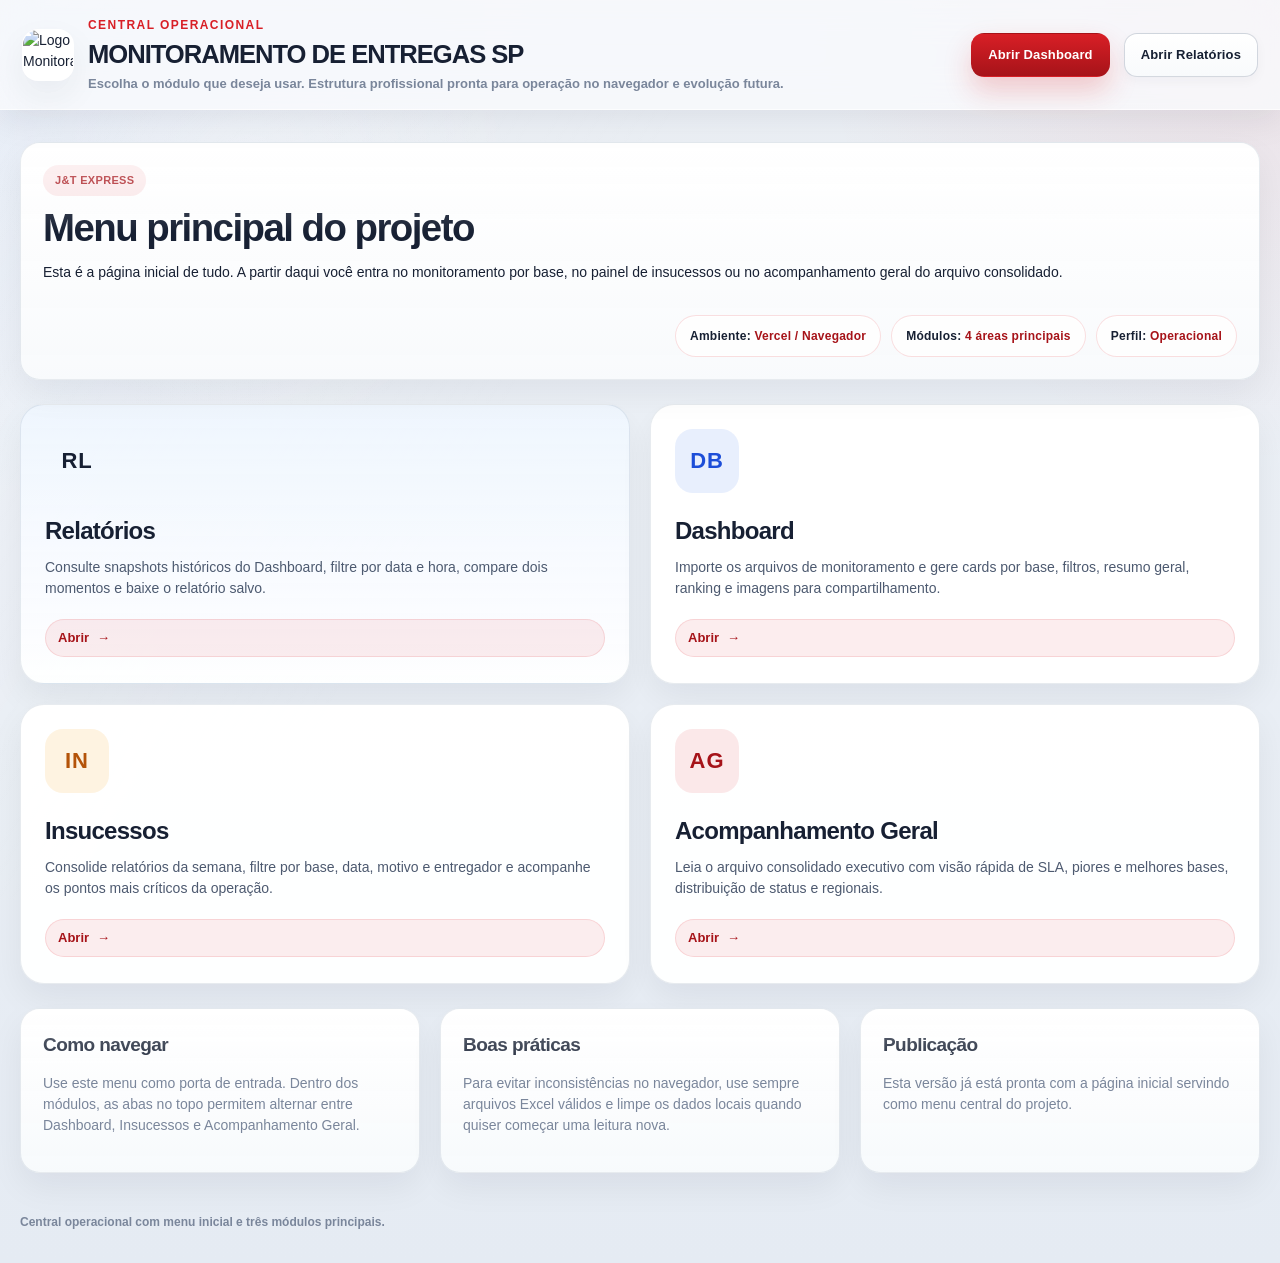
==== commit 9b9301b6: "Update publication message in index.html" ====
--- a/index.html
+++ b/index.html
@@ -85,7 +85,7 @@
       </article>
       <article class="card">
         <div class="section-header"><h3>Publicação</h3></div>
-        <p class="text-soft">Esta versão já está pronta para subir no GitHub e publicar no Vercel com a página inicial servindo como menu central do projeto.</p>
+        <p class="text-soft">Esta versão já está pronta com a página inicial servindo como menu central do projeto.</p>
       </article>
     </section>
   </main>
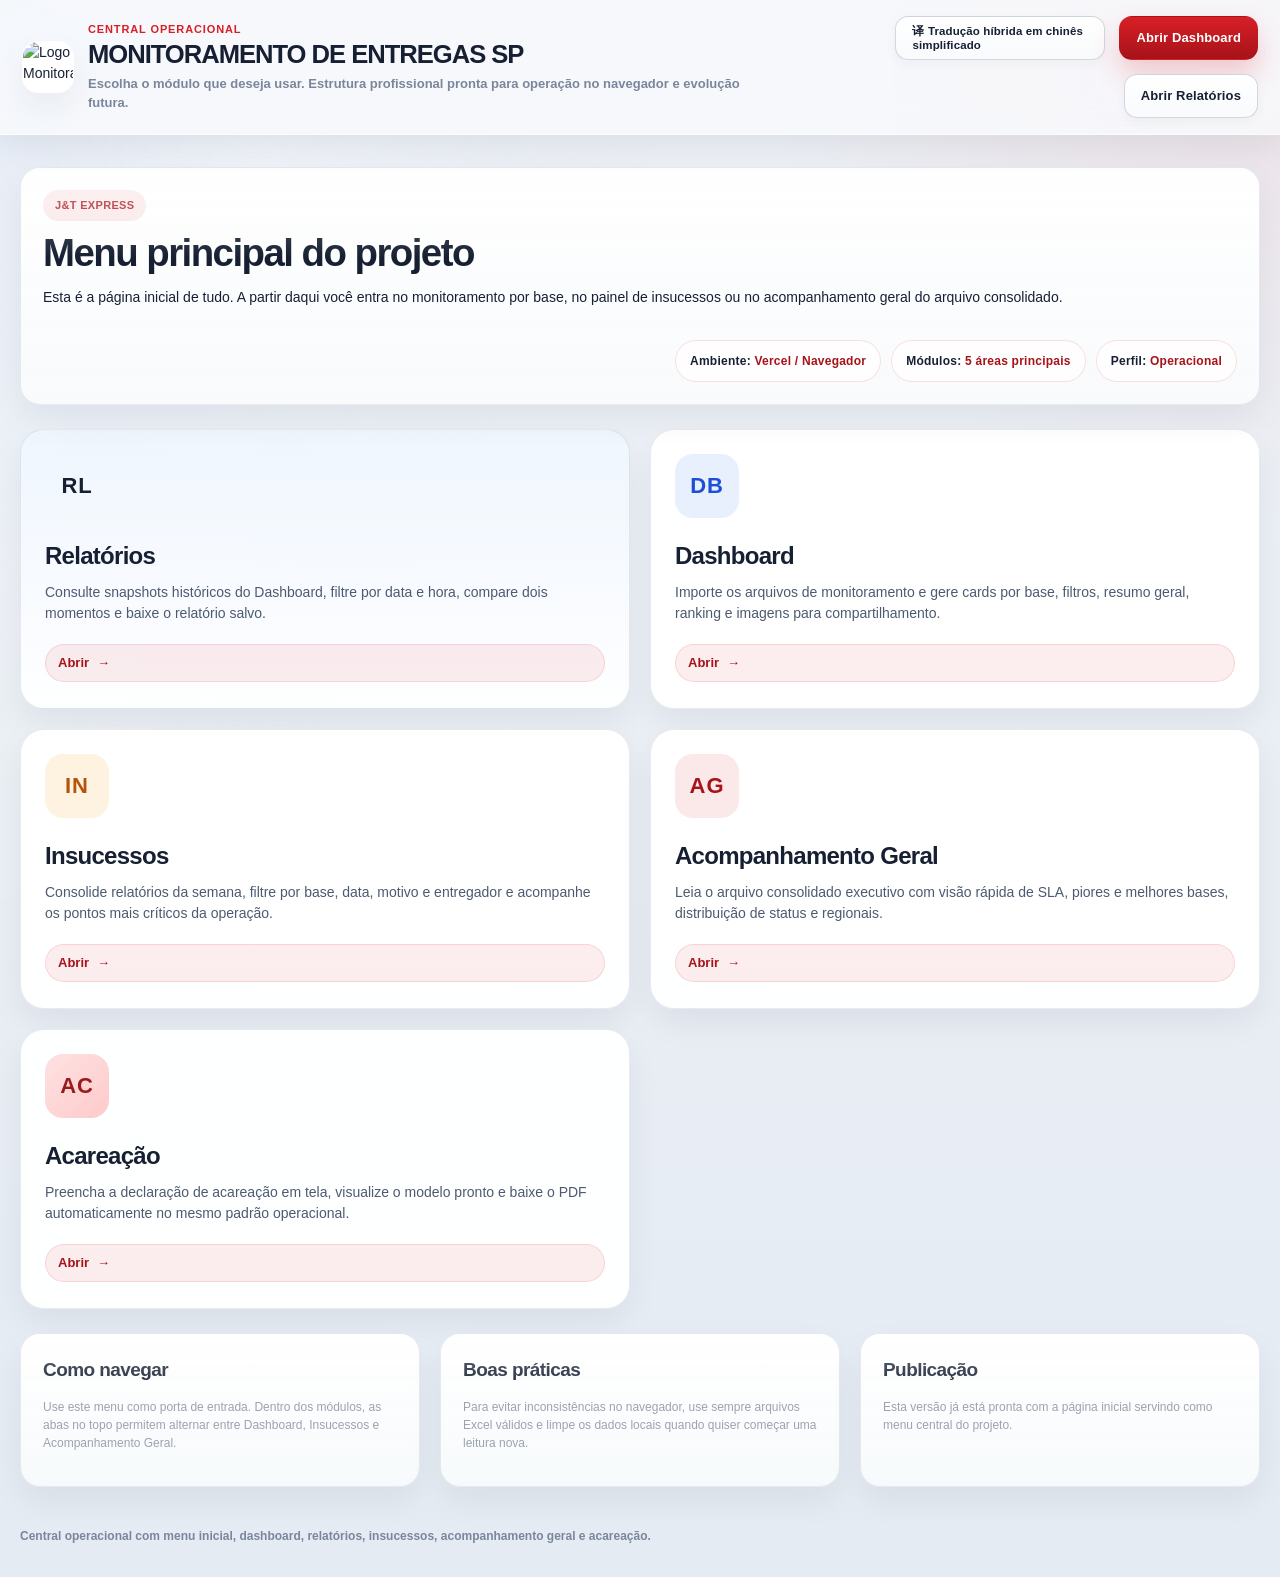
==== commit 1872828d: "Add files via upload" ====
--- a/index.html
+++ b/index.html
@@ -6,6 +6,7 @@
   <meta name="description" content="Central operacional com acesso ao Dashboard, Insucessos e Acompanhamento Geral." />
   <title>Central Operacional | Monitoramento de Entregas SP</title>
   <link rel="stylesheet" href="./assets/css/style.css" />
+  <script defer src="./assets/js/core/i18n.js"></script>
 </head>
 <body class="home-body" data-page="home">
   <header class="topbar home-topbar">
@@ -32,7 +33,7 @@
       </div>
       <div class="hero-meta">
         <div class="hero-tag"><strong>Ambiente:</strong>&nbsp;Vercel / Navegador</div>
-        <div class="hero-tag"><strong>Módulos:</strong>&nbsp;4 áreas principais</div>
+        <div class="hero-tag"><strong>Módulos:</strong>&nbsp;5 áreas principais</div>
         <div class="hero-tag"><strong>Perfil:</strong>&nbsp;Operacional</div>
       </div>
     </section>
@@ -72,6 +73,15 @@
         </div>
         <span class="menu-card__cta">Abrir</span>
       </a>
+
+      <a class="menu-card menu-card-acareacao" href="./pages/acareacao.html">
+        <div class="menu-card__icon">AC</div>
+        <div class="menu-card__content">
+          <h3>Acareação</h3>
+          <p>Preencha a declaração de acareação em tela, visualize o modelo pronto e baixe o PDF automaticamente no mesmo padrão operacional.</p>
+        </div>
+        <span class="menu-card__cta">Abrir</span>
+      </a>
     </section>
 
     <section class="home-info-grid">
@@ -90,6 +100,6 @@
     </section>
   </main>
 
-  <div class="page-shell-footer">Central operacional com menu inicial e três módulos principais.</div>
+  <div class="page-shell-footer">Central operacional com menu inicial, dashboard, relatórios, insucessos, acompanhamento geral e acareação.</div>
 </body>
 </html>
--- a/assets/css/style.css
+++ b/assets/css/style.css
@@ -150,6 +150,7 @@
   padding: 16px 22px;
   border-bottom: 1px solid rgba(255, 255, 255, 0.7);
   background: rgba(248, 250, 252, 0.84);
+  -webkit-backdrop-filter: blur(18px) saturate(150%);
   backdrop-filter: blur(18px) saturate(150%);
   box-shadow: 0 10px 32px rgba(15, 23, 42, 0.08);
 }
@@ -643,6 +644,7 @@
   border: 1px solid var(--border);
   border-radius: 18px;
   background: rgba(255, 255, 255, 0.98);
+  -webkit-backdrop-filter: blur(14px);
   backdrop-filter: blur(14px);
   box-shadow: var(--shadow-md);
 }
@@ -1616,6 +1618,7 @@
   font-size: 12px;
   font-weight: 700;
   text-transform: uppercase;
+  letter-spacing: 0.02em;
   letter-spacing: .03em;
 }
 
@@ -1702,9 +1705,1169 @@
   margin-top: 16px;
 }
 
+.reports-v2-shell {
+  display: grid;
+  gap: 20px;
+  padding-bottom: 40px;
+}
+
+/* TOOLBAR */
+.reports-toolbar {
+  display: grid;
+  grid-template-columns: 1fr auto;
+  gap: 24px;
+  align-items: center;
+  background: linear-gradient(135deg, #ffffff 0%, #f6f7fb 100%);
+  border: 1px solid #e5e7eb;
+  border-radius: 20px;
+  padding: 20px 28px;
+}
+
+.toolbar-left {
+  display: flex;
+  flex-direction: column;
+  gap: 6px;
+}
+
+.toolbar-left h2 {
+  margin: 0;
+  font-size: 22px;
+  font-weight: 700;
+  color: #1f2937;
+}
+
+.toolbar-left p {
+  margin: 0;
+  font-size: 14px;
+  color: #6b7280;
+  line-height: 1.4;
+}
+
+.toolbar-actions {
+  display: flex;
+  align-items: center;
+  gap: 10px;
+  flex-wrap: wrap;
+  justify-content: flex-end;
+}
+
+.btn-icon {
+  display: flex;
+  align-items: center;
+  gap: 6px;
+  padding: 8px 14px;
+  font-size: 12px;
+  font-weight: 600;
+  white-space: nowrap;
+}
+
+/* EXECUTIVE SECTION */
+.status-banner {
+  margin: 0 0 12px;
+  padding: 12px 14px;
+  border-radius: 12px;
+  border: 1px solid #e5e7eb;
+  background: #ffffff;
+  color: #374151;
+  font-size: 13px;
+  box-shadow: 0 1px 2px rgba(15,23,42,.04);
+}
+
+.status-banner[data-type="success"] { background: #f0fdf4; border-color: #bbf7d0; color: #166534; }
+.status-banner[data-type="error"] { background: #fef2f2; border-color: #fecaca; color: #991b1b; }
+.status-banner[data-type="info"] { background: #eff6ff; border-color: #bfdbfe; color: #1d4ed8; }
+
+.reports-executive {
+  background: #ffffff;
+  border: 1px solid #e5e7eb;
+  border-radius: 20px;
+  padding: 28px;
+  display: grid;
+  gap: 24px;
+  box-shadow: 0 2px 12px rgba(0,0,0,.04);
+}
+
+.executive-header {
+  display: flex;
+  justify-content: space-between;
+  align-items: flex-start;
+  gap: 20px;
+}
+
+.executive-title-group {
+  display: flex;
+  flex-direction: column;
+  gap: 4px;
+}
+
+.executive-title-group h3 {
+  margin: 0;
+  font-size: 20px;
+  font-weight: 700;
+  color: #1f2937;
+}
+
+.executive-title-group p {
+  margin: 0;
+  font-size: 14px;
+  color: #6b7280;
+  line-height: 1.4;
+}
+
+.executive-kpis {
+  grid-template-columns: repeat(6, minmax(0, 1fr));
+  gap: 14px;
+}
+
+.reports-kpi-grid {
+  display: grid;
+  grid-template-columns: repeat(3, minmax(0, 1fr));
+  gap: 14px;
+}
+
+.reports-kpi-card {
+  display: flex;
+  flex-direction: column;
+  justify-content: flex-start;
+  padding: 18px;
+  background: #f9fafb;
+  border-radius: 14px;
+  border: 1px solid #e5e7eb;
+  min-height: 110px;
+  box-shadow: none;
+  transition: all .2s ease;
+}
+
+.reports-kpi-card:hover {
+  border-color: rgba(216, 31, 38, 0.3);
+  background: #fef9f9;
+}
+
+.reports-kpi-card.kpi-featured {
+  background: linear-gradient(135deg, #ffffff 0%, #fff5f5 100%);
+  border: 1px solid #ffcccc;
+  box-shadow: 0 0 0 2px rgba(216, 31, 38, 0.1);
+}
+
+.reports-kpi-card.sla-green {
+  background: #f0fdf4;
+  border-color: #d1fae5;
+  box-shadow: 0 0 0 2px rgba(22, 163, 74, 0.1);
+}
+
+.reports-kpi-card.sla-yellow {
+  background: #fffbeb;
+  border-color: #fce7b6;
+  box-shadow: 0 0 0 2px rgba(245, 158, 11, 0.1);
+}
+
+.reports-kpi-card.sla-red {
+  background: #fef2f2;
+  border-color: #fecaca;
+  box-shadow: 0 0 0 2px rgba(220, 38, 38, 0.1);
+}
+
+.reports-kpi-card small {
+  display: block;
+  color: #6b7280;
+  font-size: 11px;
+  font-weight: 700;
+  text-transform: uppercase;
+  letter-spacing: 0.02em;
+  letter-spacing: .04em;
+  margin-bottom: 8px;
+}
+
+.reports-kpi-card strong {
+  display: block;
+  font-size: 28px;
+  font-weight: 800;
+  color: #1f2937;
+  line-height: 1;
+  margin-bottom: 8px;
+}
+
+.reports-kpi-card span {
+  color: #6b7280;
+  font-size: 12px;
+  line-height: 1.4;
+}
+
+.reports-kpi-card.sla-green strong {
+  color: #16a34a;
+}
+
+.reports-kpi-card.sla-yellow strong {
+  color: #d97706;
+}
+
+.reports-kpi-card.sla-red strong {
+  color: #dc2626;
+}
+
+/* ALERTS AND INSIGHTS GRID */
+.alerts-and-insights-grid {
+  display: grid;
+  grid-template-columns: 1fr 1fr;
+  gap: 18px;
+}
+
+.alerts-panel,
+.performance-panel {
+  background: #fafbfc;
+  border: 1px solid #e5e7eb;
+  border-radius: 14px;
+  padding: 16px;
+}
+
+.panel-title {
+  margin: 0 0 14px 0;
+  font-size: 14px;
+  font-weight: 700;
+  color: #1f2937;
+}
+
+.alerts-list {
+  display: grid;
+  gap: 10px;
+}
+
+.alert-item {
+  display: grid;
+  grid-template-columns: 28px 1fr;
+  gap: 12px;
+  padding: 12px;
+  border-radius: 10px;
+  background: #ffffff;
+  border-left: 3px solid #9ca3af;
+}
+
+.alert-critical {
+  border-left-color: #dc2626;
+  background: #fef2f2;
+}
+
+.alert-warning {
+  border-left-color: #f59e0b;
+  background: #fffbeb;
+}
+
+.alert-info {
+  border-left-color: #3b82f6;
+  background: #eff6ff;
+}
+
+.alert-icon {
+  font-size: 16px;
+  line-height: 1.5;
+}
+
+.alert-content {
+  display: grid;
+  gap: 4px;
+}
+
+.alert-content strong {
+  display: block;
+  font-size: 13px;
+  color: #1f2937;
+  margin: 0;
+}
+
+.alert-content p {
+  margin: 0;
+  font-size: 12px;
+  color: #6b7280;
+  line-height: 1.4;
+}
+
+.alert-action {
+  display: block;
+  font-size: 11px;
+  color: #9ca3af;
+  font-weight: 600;
+  text-transform: uppercase;
+  letter-spacing: .02em;
+}
+
+.alert-empty {
+  padding: 12px;
+  text-align: center;
+  color: #6b7280;
+  font-size: 12px;
+}
+
+/* PERFORMANCE CARDS */
+.performance-cards {
+  display: grid;
+  gap: 10px;
+}
+
+.perf-card {
+  display: grid;
+  gap: 6px;
+  padding: 12px;
+  border-radius: 10px;
+  background: #ffffff;
+  border: 1px solid #e5e7eb;
+}
+
+.perf-card.worst {
+  border-color: #fca5a5;
+  background: #fef2f2;
+}
+
+.perf-card.best {
+  border-color: #bbf7d0;
+  background: #f0fdf4;
+}
+
+.perf-label {
+  display: block;
+  font-size: 10px;
+  font-weight: 700;
+  color: #9ca3af;
+  text-transform: uppercase;
+  letter-spacing: .02em;
+}
+
+.perf-card strong {
+  display: block;
+  font-size: 14px;
+  font-weight: 700;
+  color: #1f2937;
+}
+
+.perf-card.worst strong {
+  color: #dc2626;
+}
+
+.perf-card.best strong {
+  color: #16a34a;
+}
+
+.perf-meta {
+  display: block;
+  font-size: 11px;
+  color: #6b7280;
+  line-height: 1.3;
+}
+
+/* MAIN LAYOUT GRID */
 .reports-layout-grid {
-  grid-template-columns: minmax(360px, 520px) minmax(0, 1fr);
-  align-items: start;
+  display: grid;
+  grid-template-columns: 340px minmax(0, 1fr);
+  gap: 20px;
+  min-height: 600px;
+}
+
+.reports-selection-card,
+.reports-main-card {
+  padding: 24px;
+  border-radius: 20px;
+  background: #ffffff;
+  border: 1px solid #e5e7eb;
+  box-shadow: 0 2px 12px rgba(0,0,0,.04);
+}
+
+.reports-selection-card {
+  display: flex;
+  flex-direction: column;
+  gap: 20px;
+  height: fit-content;
+  position: sticky;
+  top: 100px;
+  max-height: calc(100vh - 120px);
+  align-self: start;
+  overflow-y: auto;
+  transition: gap .3s ease, max-height .3s ease;
+}
+
+.reports-selection-card.is-collapsed {
+  max-height: none;
+  overflow-y: visible;
+  gap: 12px;
+}
+
+.sources-header {
+  display: flex;
+  align-items: center;
+  justify-content: space-between;
+  gap: 16px;
+  flex-wrap: nowrap;
+}
+
+.sources-header .reports-section-title {
+  margin-bottom: 0;
+  flex-shrink: 1;
+  min-width: 0;
+}
+
+.btn-collapse-sources {
+  display: flex;
+  align-items: center;
+  justify-content: center;
+  width: 36px;
+  height: 36px;
+  min-width: 36px;
+  min-height: 36px;
+  padding: 0;
+  border: 1px solid #d81f26;
+  border-radius: 8px;
+  background: #fff1f2;
+  color: #d81f26;
+  cursor: pointer;
+  transition: all .2s ease;
+  flex-shrink: 0;
+}
+
+.btn-collapse-sources:hover {
+  border-color: #b7181f;
+  background: #fee2e2;
+  box-shadow: 0 2px 6px rgba(216, 31, 38, 0.15);
+}
+
+.btn-collapse-sources:active {
+  background: #fe2e3e;
+  color: #ffffff;
+}
+
+.collapse-icon {
+  display: inline-flex;
+  align-items: center;
+  justify-content: center;
+  font-size: 16px;
+  font-weight: bold;
+  transition: transform .3s cubic-bezier(0.4, 0, 0.2, 1);
+  transform-origin: center;
+}
+
+.reports-selection-card.is-collapsed .collapse-icon {
+  transform: rotate(180deg);
+}
+
+.sources-content {
+  display: flex;
+  flex-direction: column;
+  gap: 20px;
+  transition: all .3s cubic-bezier(0.4, 0, 0.2, 1);
+  max-height: 1000px;
+  opacity: 1;
+  overflow: hidden;
+  min-height: 0;
+}
+
+.reports-selection-card.is-collapsed .sources-content {
+  max-height: 0;
+  opacity: 0;
+  margin: 0;
+  padding: 0;
+}
+
+.reports-main-card {
+  display: flex;
+  flex-direction: column;
+  gap: 24px;
+  width: 100%;
+}
+
+.reports-section-title {
+  display: flex;
+  align-items: flex-start;
+  justify-content: space-between;
+  gap: 16px;
+  margin-bottom: 16px;
+}
+
+.reports-section-title > div {
+  flex: 1;
+}
+
+.reports-section-title h3 {
+  margin: 0 0 4px 0;
+  font-size: 16px;
+  font-weight: 700;
+  color: #1f2937;
+  line-height: 1.3;
+}
+
+.reports-section-title p {
+  margin: 0;
+  color: #6b7280;
+  font-size: 13px;
+  line-height: 1.4;
+}
+
+.badge.badge-neutral {
+  flex-shrink: 0;
+  padding: 6px 12px;
+  font-size: 12px;
+  background: #f3f4f6;
+  color: #6b7280;
+  border-radius: 20px;
+}
+
+.eyebrow {
+  display: block;
+  text-transform: uppercase;
+  letter-spacing: .08em;
+  font-size: 11px;
+  color: #d81f26;
+  font-weight: 700;
+  margin-bottom: 4px;
+}
+
+/* TIMELINE */
+.timeline-panel {
+  width: 100%;
+  background: #f6f7fb;
+  border: 1px solid #e5e7eb;
+  border-radius: 14px;
+  padding: 20px;
+  box-sizing: border-box;
+}
+
+.stage-timeline-horizontal {
+  display: grid;
+  grid-template-columns: repeat(auto-fit, minmax(240px, 1fr));
+  gap: 16px;
+  width: 100%;
+}
+
+.empty-timeline {
+  padding: 20px;
+  text-align: center;
+  color: #9ca3af;
+  font-size: 13px;
+}
+
+.stage-item {
+  width: 100%;
+  background: #ffffff;
+  border: 1px solid #e5e7eb;
+  border-radius: 10px;
+  padding: 14px;
+  transition: all .2s ease;
+  box-sizing: border-box;
+  min-width: 0;
+  display: flex;
+  flex-direction: column;
+}
+
+.stage-item-inner {
+  display: grid;
+  gap: 8px;
+  width: 100%;
+}
+
+.stage-item:hover {
+  border-color: #d81f26;
+  box-shadow: 0 2px 8px rgba(216,31,38,.08);
+}
+
+.stage-item-inner {
+  display: grid;
+  gap: 8px;
+}
+
+.stage-item h4 {
+  margin: 0;
+  font-size: 13px;
+  font-weight: 700;
+  color: #1f2937;
+}
+
+.stage-date {
+  margin: 0;
+  font-size: 11px;
+  color: #9ca3af;
+}
+
+.stage-tags {
+  display: flex;
+  gap: 6px;
+  flex-wrap: wrap;
+}
+
+.stage-tag {
+  display: inline-flex;
+  align-items: center;
+  padding: 4px 8px;
+  border-radius: 6px;
+  background: #f3f4f6;
+  color: #6b7280;
+  font-size: 10px;
+  font-weight: 600;
+  white-space: nowrap;
+}
+
+.stage-tag.error {
+  background: #fee2e2;
+  color: #dc2626;
+}
+
+.stage-tag.pending {
+  background: #fef3c7;
+  color: #d97706;
+}
+
+/* CHARTS GRID */
+.reports-charts-primary {
+  width: 100%;
+  display: grid;
+  grid-template-columns: 1fr 1fr;
+  gap: 18px;
+  box-sizing: border-box;
+}
+
+.reports-chart-panel {
+  width: 100%;
+  display: flex;
+  flex-direction: column;
+  gap: 16px;
+  background: #ffffff;
+  border: 1px solid #e5e7eb;
+  border-radius: 16px;
+  padding: 20px;
+  box-sizing: border-box;
+}
+
+.reports-chart-wrap {
+  width: 100%;
+  height: 320px;
+  border-radius: 12px;
+  background: #fafbfc;
+  overflow: hidden;
+  border: 1px solid #e5e7eb;
+}
+
+/* RANKINGS PANEL */
+.reports-rankings-panel {
+  width: 100%;
+  background: #ffffff;
+  border: 1px solid #e5e7eb;
+  border-radius: 16px;
+  padding: 20px;
+  box-sizing: border-box;
+}
+
+.reports-rankings-row {
+  display: grid;
+  grid-template-columns: 1fr 1fr;
+  gap: 20px;
+}
+
+.rankings-column {
+  display: grid;
+  gap: 12px;
+}
+
+.rankings-subtitle {
+  margin: 0 0 12px 0;
+  font-size: 14px;
+  font-weight: 700;
+  color: #1f2937;
+}
+
+/* TABLE PANEL */
+.reports-table-panel {
+  width: 100%;
+  background: #ffffff;
+  border: 1px solid #e5e7eb;
+  border-radius: 16px;
+  padding: 20px;
+  box-sizing: border-box;
+}
+
+.reports-table-panel .reports-section-title {
+  margin-bottom: 16px;
+}
+
+.snapshot-list {
+  display: grid;
+  gap: 12px;
+  padding-right: 8px;
+  max-height: 420px;
+  overflow-y: auto;
+  overflow-x: hidden;
+}
+
+.snapshot-list::-webkit-scrollbar {
+  width: 6px;
+}
+
+.snapshot-list::-webkit-scrollbar-track {
+  background: transparent;
+}
+
+.snapshot-list::-webkit-scrollbar-thumb {
+  background: #d1d5db;
+  border-radius: 3px;
+}
+
+.snapshot-list::-webkit-scrollbar-thumb:hover {
+  background: #9ca3af;
+}
+
+.report-source-card {
+  display: grid;
+  gap: 12px;
+  padding: 14px;
+  border: 1px solid #e5e7eb;
+  border-radius: 12px;
+  background: #ffffff;
+  cursor: pointer;
+  transition: all .2s ease;
+  box-shadow: 0 1px 3px rgba(0,0,0,.05);
+}
+
+.report-source-card:hover {
+  border-color: #d81f26;
+  box-shadow: 0 2px 8px rgba(216,31,38,.08);
+}
+
+.report-source-card.is-selected {
+  border-color: #d81f26;
+  background: #fff1f2;
+  box-shadow: 0 0 0 2px rgba(216,31,38,.1);
+}
+
+.report-source-head {
+  display: flex;
+  align-items: flex-start;
+  gap: 10px;
+}
+
+.report-source-check {
+  width: 16px;
+  height: 16px;
+  accent-color: #d81f26;
+  flex-shrink: 0;
+  margin-top: 2px;
+}
+
+.report-source-title {
+  font-weight: 700;
+  font-size: 13px;
+  color: #1f2937;
+  line-height: 1.35;
+  word-break: break-word;
+}
+
+.text-soft {
+  color: #9ca3af;
+  font-size: 12px;
+}
+
+.report-source-meta {
+  display: grid;
+  grid-template-columns: repeat(2, minmax(0, 1fr));
+  gap: 8px;
+}
+
+.report-source-chip {
+  display: inline-flex;
+  align-items: center;
+  justify-content: center;
+  padding: 6px 10px;
+  border-radius: 16px;
+  background: #f3f4f6;
+  color: #6b7280;
+  font-size: 11px;
+  font-weight: 600;
+  text-align: center;
+  line-height: 1.2;
+}
+
+.report-source-chip.sla-green {
+  background: #dbeafe;
+  color: #0c4a6e;
+  border: 1px solid #bfdbfe;
+}
+
+.report-source-chip.sla-yellow {
+  background: #fef3c7;
+  color: #78350f;
+  border: 1px solid #fde68a;
+}
+
+.report-source-chip.sla-red {
+  background: #fee2e2;
+  color: #7f1d1d;
+  border: 1px solid #fecaca;
+}
+
+.empty-report-state {
+  padding: 32px 24px;
+  border-radius: 12px;
+  background: #fef2f2;
+  color: #9ca3af;
+  border: 1px dashed #fecaca;
+  text-align: center;
+  font-size: 13px;
+  line-height: 1.5;
+}
+
+/* MEGA TABLE */
+.reports-table-wrap-x {
+  overflow-x: auto;
+  border-radius: 12px;
+}
+
+.mega-table {
+  width: 100%;
+  border-collapse: collapse;
+  font-size: 13px;
+}
+
+.mega-table thead {
+  background: #f6f7fb;
+  border-bottom: 1px solid #e5e7eb;
+}
+
+.mega-table th {
+  padding: 12px 14px;
+  text-align: left;
+  font-weight: 700;
+  color: #6b7280;
+  font-size: 11px;
+  text-transform: uppercase;
+  letter-spacing: .02em;
+}
+
+.mega-table td {
+  padding: 12px 14px;
+  border-bottom: 1px solid #f0f0f0;
+  color: #1f2937;
+}
+
+.mega-table tbody tr:hover {
+  background: #fafbfc;
+}
+
+.mega-table .t-right {
+  text-align: right;
+}
+
+.mega-table .t-center {
+  text-align: center;
+}
+
+.t-right {
+  text-align: right;
+}
+
+.t-center {
+  text-align: center;
+}
+
+.mega-table-compact th,
+.mega-table-compact td {
+  padding: 10px 12px;
+  font-size: 12px;
+}
+
+.mega-table-large th,
+.mega-table-large td {
+  padding: 14px 16px;
+  font-size: 13px;
+}
+
+/* SLA BADGE COLORS */
+.sla-badge {
+  display: inline-flex;
+  align-items: center;
+  justify-content: center;
+  padding: 4px 8px;
+  border-radius: 6px;
+  font-weight: 700;
+  font-size: 12px;
+  min-width: 50px;
+}
+
+.sla-badge.sla-green {
+  background: #dcfce7;
+  color: #166534;
+  border: 1px solid #bbf7d0;
+}
+
+.sla-badge.sla-yellow {
+  background: #fef3c7;
+  color: #92400e;
+  border: 1px solid #fde68a;
+}
+
+.sla-badge.sla-red {
+  background: #fee2e2;
+  color: #b91c1c;
+  border: 1px solid #fecaca;
+}
+
+.sla-green {
+  color: #16a34a;
+}
+
+.sla-yellow {
+  color: #d97706;
+}
+
+.sla-red {
+  color: #dc2626;
+}
+
+/* RESPONSIVE DESIGN */
+@media (max-width: 1200px) {
+  .reports-layout-grid {
+    grid-template-columns: 1fr;
+    min-height: auto;
+  }
+
+  .reports-selection-card {
+    position: static;
+    max-height: none;
+    overflow-y: visible;
+    padding: 20px;
+  }
+
+  .reports-selection-card.is-collapsed {
+    padding: 16px 20px;
+  }
+
+  .reports-toolbar {
+    grid-template-columns: 1fr;
+    gap: 16px;
+  }
+
+  .toolbar-actions {
+    justify-content: flex-start;
+    width: 100%;
+  }
+
+  .executive-kpis {
+    grid-template-columns: repeat(3, minmax(0, 1fr));
+  }
+
+  .alerts-and-insights-grid,
+  .reports-charts-primary,
+  .reports-rankings-row {
+    grid-template-columns: 1fr;
+  }
+
+  .report-source-meta {
+    grid-template-columns: 1fr;
+  }
+}
+
+@media (max-width: 768px) {
+  .reports-v2-shell {
+    gap: 16px;
+    padding-bottom: 20px;
+  }
+
+  .reports-toolbar {
+    padding: 16px;
+  }
+
+  .toolbar-left h2 {
+    font-size: 18px;
+  }
+
+  .toolbar-left p {
+    font-size: 13px;
+  }
+
+  .toolbar-actions {
+    width: 100%;
+  }
+
+  .btn-icon {
+    padding: 6px 12px;
+    font-size: 11px;
+    flex: 1;
+  }
+
+  .reports-executive {
+    padding: 16px;
+    gap: 16px;
+    flex-direction: column;
+  }
+
+  .executive-header {
+    flex-direction: column;
+    gap: 12px;
+  }
+
+  .executive-kpis {
+    grid-template-columns: repeat(2, minmax(0, 1fr));
+    gap: 10px;
+  }
+
+  .reports-kpi-card {
+    padding: 14px;
+    min-height: 90px;
+  }
+
+  .reports-kpi-card small {
+    font-size: 10px;
+  }
+
+  .reports-kpi-card strong {
+    font-size: 24px;
+  }
+
+  .reports-kpi-card span {
+    font-size: 11px;
+  }
+
+  .alerts-and-insights-grid {
+    gap: 12px;
+  }
+
+  .alerts-panel,
+  .performance-panel {
+    padding: 12px;
+  }
+
+  .panel-title {
+    font-size: 13px;
+    margin-bottom: 10px;
+  }
+
+  .alert-item {
+    padding: 10px;
+    gap: 8px;
+  }
+
+  .alert-content strong {
+    font-size: 12px;
+  }
+
+  .alert-content p {
+    font-size: 11px;
+  }
+
+  .perf-card {
+    padding: 10px;
+  }
+
+  .perf-card strong {
+    font-size: 13px;
+  }
+
+  .perf-meta {
+    font-size: 10px;
+  }
+
+  .stage-timeline-horizontal {
+    grid-template-columns: repeat(auto-fit, minmax(180px, 1fr));
+    gap: 12px;
+  }
+
+  .stage-item {
+    padding: 10px;
+  }
+
+  .stage-item h4 {
+    font-size: 12px;
+  }
+
+  .stage-tags {
+    gap: 4px;
+  }
+
+  .stage-tag {
+    padding: 3px 6px;
+    font-size: 9px;
+  }
+
+  .reports-charts-primary {
+    gap: 12px;
+  }
+
+  .reports-chart-wrap {
+    height: 260px;
+  }
+
+  .reports-rankings-row {
+    gap: 12px;
+  }
+
+  .rankings-subtitle {
+    font-size: 13px;
+    margin-bottom: 10px;
+  }
+
+  .reports-table-wrap-x {
+    font-size: 12px;
+  }
+
+  .mega-table th,
+  .mega-table-compact th,
+  .mega-table-large th {
+    padding: 8px 10px;
+    font-size: 10px;
+  }
+
+  .mega-table td,
+  .mega-table-compact td,
+  .mega-table-large td {
+    padding: 8px 10px;
+    font-size: 11px;
+  }
+
+  .reports-section-title {
+    gap: 8px;
+    margin-bottom: 12px;
+  }
+
+  .reports-section-title h3 {
+    font-size: 14px;
+    margin-bottom: 2px;
+  }
+
+  .reports-section-title p {
+    font-size: 12px;
+  }
+
+  .reports-selection-card,
+  .reports-main-card {
+    padding: 16px;
+    border-radius: 16px;
+  }
+
+  .snapshot-list {
+    max-height: auto;
+  }
+
+  .report-source-card {
+    padding: 12px;
+    gap: 10px;
+  }
+
+  .report-source-title {
+    font-size: 12px;
+  }
+
+  .report-source-chip {
+    padding: 5px 8px;
+    font-size: 10px;
+  }
+
+  .reports-kpi-grid {
+    grid-template-columns: repeat(2, minmax(0, 1fr));
+    gap: 10px;
+  }
+
+  .empty-report-state {
+    padding: 24px 16px;
+    font-size: 12px;
+  }
+
+  .sla-badge {
+    padding: 3px 6px;
+    font-size: 11px;
+    min-width: 45px;
+  }
 }
 
 .reports-list {
@@ -2024,7 +3187,7 @@
 .report-insight strong,
 .comparison-insight strong {
   display: block;
-  margin-top: 8px;
+  margin-top: 6px;
   font-size: 20px;
   line-height: 1.2;
 }
@@ -2237,7 +3400,7 @@
 
 .summary-caption {
   display: block;
-  margin-top: 8px;
+  margin-top: 6px;
   color: var(--text-soft);
   font-size: 12px;
   font-weight: 700;
@@ -2343,6 +3506,89 @@
   background: rgba(216,31,38,.08);
   border-color: rgba(216,31,38,.14);
   color: var(--red-dark);
+}
+
+/* ===================================================================
+   Tradução híbrida PT / 中文
+   =================================================================== */
+.i18n-hybrid-btn {
+  white-space: normal;
+  max-width: 210px;
+  min-height: 0;
+  padding-top: 7px;
+  padding-bottom: 7px;
+  font-size: 11.5px;
+  line-height: 1.22;
+  text-align: left;
+}
+
+.i18n-hybrid-btn.is-active {
+  background: var(--red);
+  border-color: var(--red-dark);
+  color: #fff;
+}
+
+.i18n-hybrid-btn.is-busy {
+  opacity: 0.7;
+  cursor: progress;
+}
+
+ruby.i18n-pair {
+  display: inline-flex;
+  flex-direction: column;
+  align-items: center;
+  justify-content: center;
+  vertical-align: middle;
+  line-height: 1.12;
+  text-align: center;
+  max-width: 100%;
+}
+
+ruby.i18n-pair > rt.i18n-pt {
+  display: block;
+  margin-top: 1px;
+  font-size: 0.66em;
+  line-height: 1.1;
+  font-weight: 400;
+  letter-spacing: 0;
+  text-transform: none;
+  white-space: normal;
+  color: var(--text-muted);
+  opacity: 0.72;
+}
+
+/* Em áreas compactas o português-guia fica ainda menor */
+.tabs ruby.i18n-pair > rt.i18n-pt,
+.tab-btn ruby.i18n-pair > rt.i18n-pt,
+.menu-card__cta ruby.i18n-pair > rt.i18n-pt,
+th ruby.i18n-pair > rt.i18n-pt,
+.badge ruby.i18n-pair > rt.i18n-pt {
+  font-size: 0.58em;
+  opacity: 0.62;
+}
+
+.i18n-toast {
+  position: fixed;
+  left: 50%;
+  bottom: 24px;
+  transform: translate(-50%, 16px);
+  z-index: 9999;
+  max-width: min(90vw, 420px);
+  padding: 12px 18px;
+  border-radius: var(--radius-sm);
+  background: #172033;
+  color: #fff;
+  font-size: 13px;
+  line-height: 1.4;
+  box-shadow: var(--shadow-md);
+  opacity: 0;
+  transition: opacity .28s ease, transform .28s ease;
+  pointer-events: none;
+}
+
+.i18n-toast.is-visible {
+  opacity: 1;
+  transform: translate(-50%, 0);
 }
 
 #comparisonResult[hidden] {
@@ -2375,3 +3621,607 @@
     min-height: 340px;
   }
 }
+
+
+.menu-card-acareacao .menu-card__icon {
+  background: linear-gradient(135deg, #fee2e2, #fecaca);
+  color: #991b1b;
+}
+
+.acareacao-layout {
+  display: grid;
+  grid-template-columns: minmax(360px, 460px) minmax(640px, 1fr);
+  gap: 20px;
+  align-items: start;
+}
+
+.acareacao-form-card,
+.acareacao-preview-card {
+  overflow: hidden;
+}
+
+.acareacao-form-grid {
+  display: grid;
+  grid-template-columns: repeat(2, minmax(0, 1fr));
+  gap: 14px;
+}
+
+.field-block {
+  display: flex;
+  flex-direction: column;
+  align-items: stretch;
+  gap: 8px;
+}
+
+.field-block input,
+.field-block select {
+  width: 100%;
+  min-height: 42px;
+  padding: 10px 12px;
+  border: 1px solid var(--border-strong);
+  border-radius: 12px;
+  background: #ffffff;
+  color: var(--text);
+}
+
+.field-span-2 {
+  grid-column: span 2;
+}
+
+.choice-row {
+  display: flex;
+  flex-wrap: wrap;
+  gap: 14px;
+  padding: 10px 12px;
+  border: 1px solid var(--border-strong);
+  border-radius: 12px;
+  background: #ffffff;
+}
+
+.choice-row-stacked {
+  flex-direction: column;
+  gap: 10px;
+}
+
+.choice-row label {
+  display: inline-flex;
+  align-items: center;
+  gap: 8px;
+}
+
+.acareacao-sheet-wrap {
+  display: flex;
+  justify-content: center;
+  overflow: auto;
+  padding: 8px;
+  background: linear-gradient(180deg, #f7f7f7, #ececec);
+  border-radius: 22px;
+}
+
+.acareacao-sheet {
+  width: 794px;
+  min-height: 1123px;
+  padding: 22px 26px 26px;
+  background: #ffffff;
+  color: #111;
+  box-shadow: 0 22px 48px rgba(15, 23, 42, 0.12);
+  font-family: Arial, Helvetica, sans-serif;
+}
+
+.sheet-top-meta {
+  display: grid;
+  grid-template-columns: 190px 1fr;
+  gap: 18px;
+  margin-bottom: 12px;
+  font-size: 13px;
+}
+
+.top-meta-box {
+  min-height: 50px;
+  border: 0;
+  border-radius: 0;
+  padding: 0;
+}
+
+.top-meta-box-right {
+  border-radius: 0;
+}
+
+.meta-line {
+  min-height: 22px;
+  display: flex;
+  align-items: flex-end;
+  font-size: 13px;
+  line-height: 1.2;
+  padding-bottom: 2px;
+  border-bottom: 1px solid rgba(0,0,0,0.35);
+}
+
+.meta-line:last-child {
+  border-bottom: 0;
+  margin-top: 6px;
+}
+
+.meta-line.strong {
+  font-weight: 700;
+  text-transform: uppercase;
+  letter-spacing: 0.02em;
+}
+
+.jt-brand-sheet {
+  text-align: center;
+  color: #e11d2e;
+  margin-top: 6px;
+}
+
+.jt-logo-line {
+  font-size: 54px;
+  font-weight: 900;
+  line-height: 0.9;
+  letter-spacing: -2px;
+  font-style: italic;
+}
+
+.jt-logo-line span {
+  font-size: 28px;
+  letter-spacing: 0;
+}
+
+.jt-tagline {
+  font-size: 19px;
+  font-style: italic;
+  font-weight: 700;
+  margin-top: 2px;
+}
+
+.sheet-title {
+  margin: 18px 0 10px;
+  text-align: center;
+  font-size: 20px;
+  font-weight: 400;
+  text-decoration: underline;
+}
+
+.sheet-block {
+  border: 1px solid #222;
+  margin-top: -1px;
+}
+
+.sheet-block-title {
+  text-align: center;
+  font-size: 12px;
+  font-weight: 700;
+  padding: 4px 8px;
+  border-bottom: 1px solid #222;
+}
+
+.sheet-row {
+  padding: 8px 10px;
+  font-size: 13px;
+}
+
+.fill-row {
+  display: flex;
+  gap: 6px;
+  align-items: center;
+}
+
+.label {
+  white-space: nowrap;
+}
+
+.label.strong {
+  font-weight: 700;
+}
+
+.fill-value {
+  flex: 1;
+  min-width: 0;
+  min-height: 18px;
+  border-bottom: 1px solid #111;
+  background: transparent;
+  display: inline-flex;
+  align-items: flex-end;
+  font-weight: 700;
+  line-height: 1.15;
+  padding: 0 2px 1px;
+  overflow-wrap: anywhere;
+}
+
+.split-row {
+  display: grid;
+  grid-template-columns: 1fr 1fr;
+  gap: 14px;
+}
+
+.compact-row .label {
+  flex: 0 0 auto;
+}
+
+.phone-block {
+  padding-top: 4px;
+}
+
+.phone-line {
+  margin-top: 6px;
+  min-height: 20px;
+}
+
+.sheet-checkline {
+  display: flex;
+  align-items: flex-start;
+  gap: 8px;
+  padding: 10px;
+  font-size: 13px;
+}
+
+.sheet-checkbox {
+  position: relative;
+  flex: 0 0 16px;
+  width: 16px;
+  height: 16px;
+  margin-top: 1px;
+  border: 1px solid #111;
+}
+
+.sheet-checkbox.is-checked::after {
+  content: "X";
+  position: absolute;
+  inset: 0;
+  display: flex;
+  align-items: center;
+  justify-content: center;
+  font-size: 12px;
+  font-weight: 700;
+}
+
+.who-row,
+.recognize-row {
+  display: flex;
+  flex-wrap: wrap;
+  align-items: center;
+  gap: 10px;
+}
+
+.inline-option {
+  display: inline-flex;
+  align-items: center;
+  gap: 6px;
+}
+
+.inline-fill {
+  min-width: 160px;
+  min-height: 18px;
+  border-bottom: 1px solid #111;
+}
+
+.recognize-options {
+  display: flex;
+  flex-wrap: wrap;
+  gap: 12px;
+  margin-top: 6px;
+}
+
+.split-row-wide {
+  margin-top: 4px;
+}
+
+.sheet-date-sign-block {
+  border-left: 1px solid #222;
+  border-right: 1px solid #222;
+  border-bottom: 1px solid #222;
+  padding: 16px 10px 8px;
+}
+
+.date-row-main {
+  display: flex;
+  align-items: flex-end;
+  justify-content: center;
+  gap: 12px;
+  font-size: 15px;
+}
+
+.date-city,
+.date-day,
+.date-month {
+  min-width: 120px;
+  text-align: center;
+  border-bottom: 1px solid #111;
+  font-weight: 700;
+  line-height: 1.1;
+  padding-bottom: 1px;
+}
+
+.date-day {
+  min-width: 60px;
+}
+
+.date-month {
+  min-width: 160px;
+}
+
+.fill-highlight {
+  background: transparent;
+}
+
+.date-year {
+  min-width: 50px;
+}
+
+.date-row-labels {
+  display: flex;
+  justify-content: center;
+  gap: 80px;
+  margin-top: 6px;
+  font-size: 11px;
+}
+
+.sheet-signature-block {
+  border-left: 1px solid #222;
+  border-right: 1px solid #222;
+  border-bottom: 1px solid #222;
+  padding: 14px 10px 12px;
+}
+
+.signature-line {
+  height: 28px;
+  border-bottom: 1px solid #111;
+}
+
+@media (max-width: 1220px) {
+  .acareacao-layout {
+    grid-template-columns: 1fr;
+  }
+}
+
+@media (max-width: 860px) {
+  .acareacao-form-grid {
+    grid-template-columns: 1fr;
+  }
+
+  .field-span-2 {
+    grid-column: span 1;
+  }
+
+  .acareacao-sheet-wrap {
+    justify-content: flex-start;
+  }
+
+  .acareacao-sheet {
+    width: 794px;
+  }
+}
+.ac-top-strip {
+  width: 100%;
+  display: flex;
+  justify-content: space-between;
+  align-items: flex-start;
+  gap: 18px;
+  margin-bottom: 22px;
+}
+
+.ac-top-left {
+  width: 185px;
+  flex: 0 0 185px;
+}
+
+.ac-top-right {
+  flex: 1;
+  min-width: 0;
+}
+
+.ac-top-driver-line,
+.ac-top-address-line {
+  min-height: 22px;
+  border-bottom: 1px solid #444;
+  padding: 0 4px 2px 4px;
+  font-size: 12px;
+  line-height: 1.2;
+  display: flex;
+  align-items: flex-end;
+  overflow: hidden;
+}
+
+.ac-top-date {
+  margin-top: 8px;
+  font-size: 12px;
+  line-height: 1.2;
+  padding-left: 4px;
+}
+
+#previewMotoristaNome,
+#previewEnderecoEntrega,
+#previewDataEntrega {
+  display: inline-block;
+}
+
+#previewEnderecoEntrega {
+  white-space: normal;
+  word-break: break-word;
+}
+
+.acareacao-print-area {
+  width: 794px;
+  min-height: 1123px;
+  padding: 22px 26px 26px;
+  background: #ffffff;
+  color: #111;
+  box-shadow: 0 22px 48px rgba(15, 23, 42, 0.12);
+  font-family: Arial, Helvetica, sans-serif;
+}
+
+.acareacao-sheet {
+  width: 100%;
+  min-height: auto;
+  padding: 0;
+  background: transparent;
+  box-shadow: none;
+}
+
+#previewMotoristaNome,
+#previewEnderecoEntrega,
+#previewDataEntrega {
+  display: inline-block;
+}
+
+#previewEnderecoEntrega {
+  white-space: normal;
+  word-break: break-word;
+}
+
+@media (max-width: 860px) {
+  .acareacao-print-area {
+    width: 794px;
+  }
+}
+
+
+/* ===== Acareação final fixes ===== */
+.acareacao-sheet-wrap {
+  overflow: auto;
+}
+
+.acareacao-print-area {
+  width: 794px;
+  background: #fff;
+  padding: 18px 26px 0;
+  box-shadow: 0 22px 48px rgba(15, 23, 42, 0.12);
+}
+
+.acareacao-sheet {
+  width: 100%;
+  min-height: auto;
+  padding: 0 0 20px;
+  background: #ffffff;
+  color: #111;
+  box-shadow: none;
+  font-family: Arial, Helvetica, sans-serif;
+}
+
+.fill-value,
+.inline-fill,
+.ac-top-driver-line,
+.ac-top-address-line,
+.signature-line,
+.date-city,
+.date-day,
+.date-month {
+  border-bottom: 0 !important;
+}
+
+.ac-top-strip {
+  width: 100%;
+  display: flex;
+  justify-content: space-between;
+  align-items: flex-start;
+  gap: 22px;
+  margin-bottom: 16px;
+}
+
+.ac-top-left {
+  width: 185px;
+  flex: 0 0 185px;
+}
+
+.ac-top-right {
+  flex: 1;
+  min-width: 0;
+}
+
+.ac-top-driver-line,
+.ac-top-address-line {
+  min-height: 18px;
+  padding: 0;
+  font-size: 12px;
+  line-height: 1.2;
+  display: block;
+  overflow: visible;
+}
+
+.ac-top-driver-line {
+  font-weight: 400;
+  text-transform: uppercase;
+}
+
+.ac-top-date {
+  margin-top: 8px;
+  font-size: 12px;
+  line-height: 1.2;
+  padding-left: 0;
+}
+
+.fill-row {
+  display: flex;
+  gap: 6px;
+  align-items: center;
+}
+
+.fill-value {
+  flex: 1;
+  min-width: 0;
+  min-height: 18px;
+  background: transparent;
+  display: inline-flex;
+  align-items: flex-end;
+  font-weight: 700;
+  line-height: 1.15;
+  padding: 0 2px 0;
+  overflow-wrap: anywhere;
+}
+
+.inline-fill {
+  min-width: 160px;
+  min-height: 18px;
+}
+
+.sheet-date-sign-block {
+  border-left: 1px solid #222;
+  border-right: 1px solid #222;
+  border-bottom: 1px solid #222;
+  padding: 10px 10px 10px;
+}
+
+.date-row-main {
+  display: block;
+  text-align: center;
+  font-size: 14px;
+  font-weight: 400;
+}
+
+.date-row-main span {
+  font-weight: 700;
+}
+
+.date-row-labels,
+.date-separator,
+.date-final-dot {
+  display: none !important;
+}
+
+.sheet-signature-block {
+  border-left: 1px solid #222;
+  border-right: 1px solid #222;
+  border-bottom: 1px solid #222;
+  padding: 14px 10px 12px;
+}
+
+.signature-space {
+  height: 34px;
+}
+
+
+/* ===== Acareação input/date/address final ===== */
+#dataEntrega {
+  font-variant-numeric: tabular-nums;
+}
+
+#enderecoEntrega {
+  font-size: 15px;
+  font-weight: 600;
+}
+
+.ac-top-address-line {
+  font-size: 14px !important;
+  font-weight: 700 !important;
+  line-height: 1.3 !important;
+}
